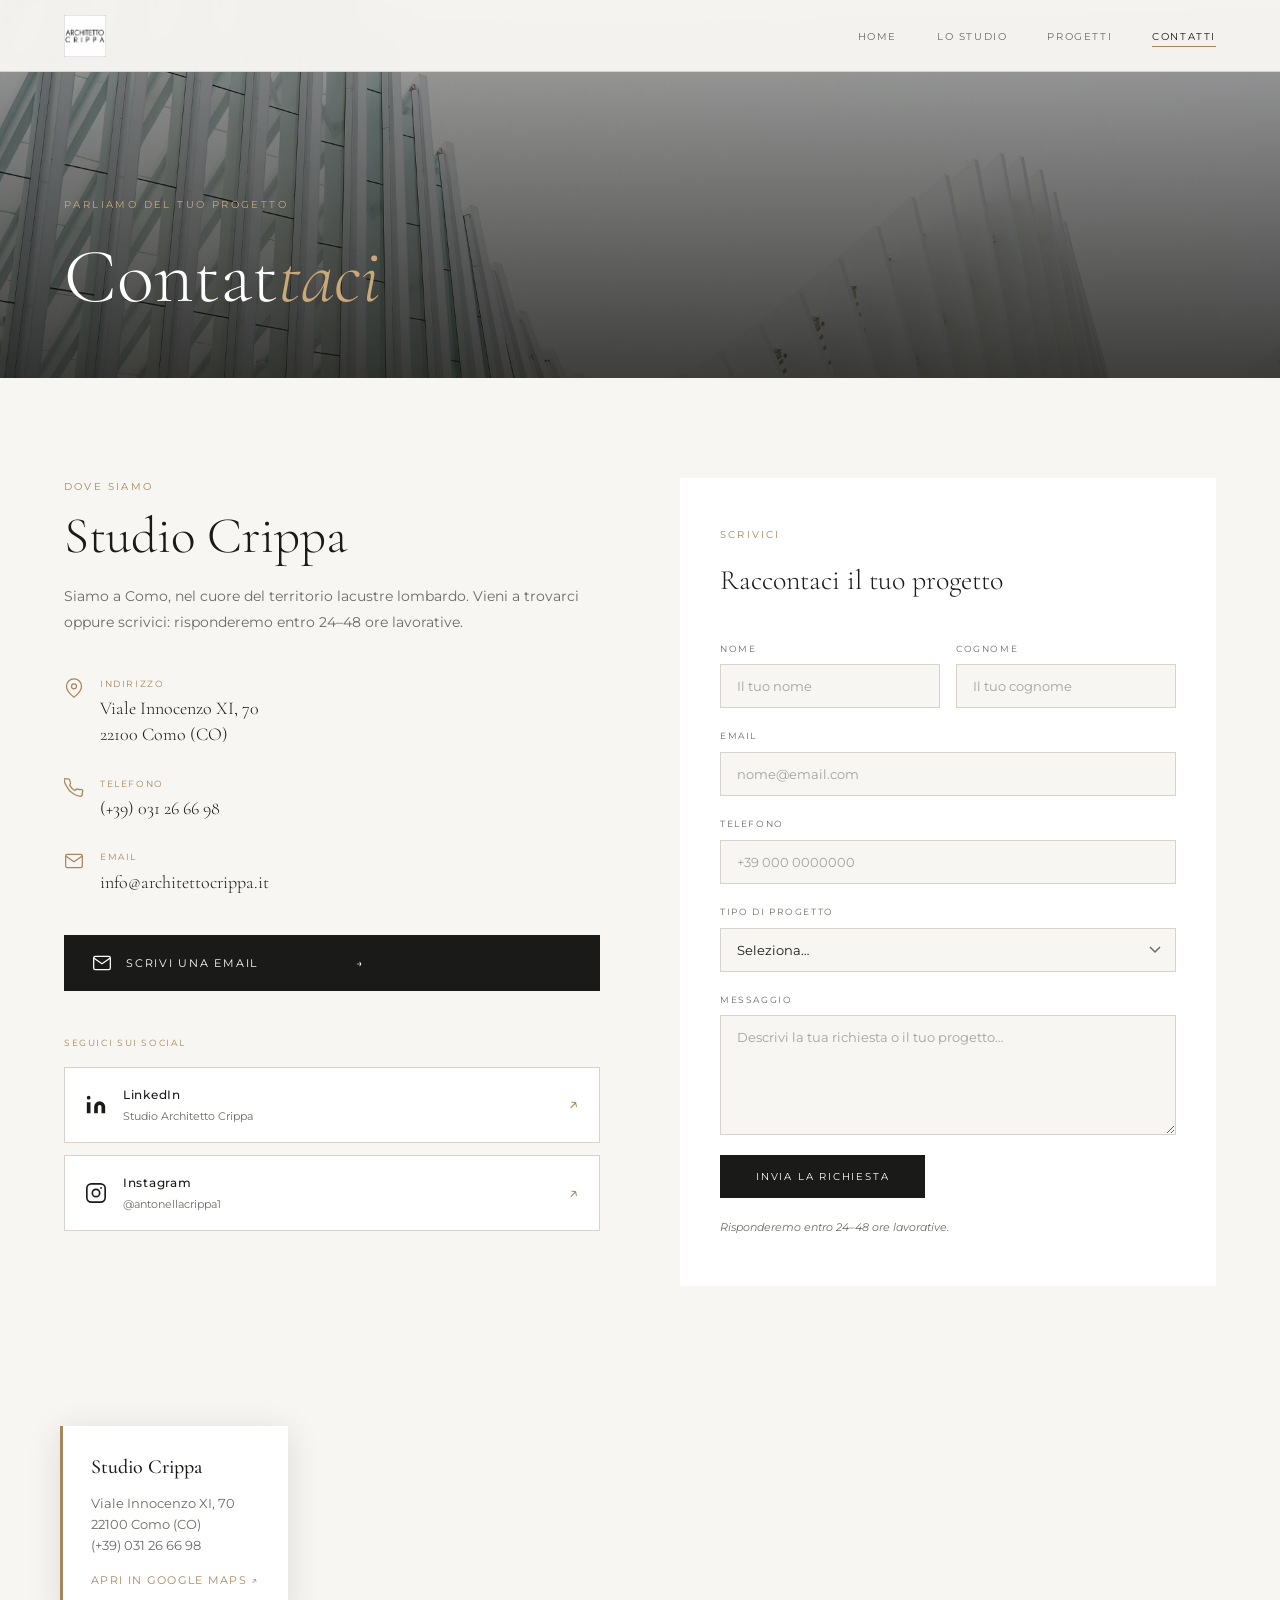
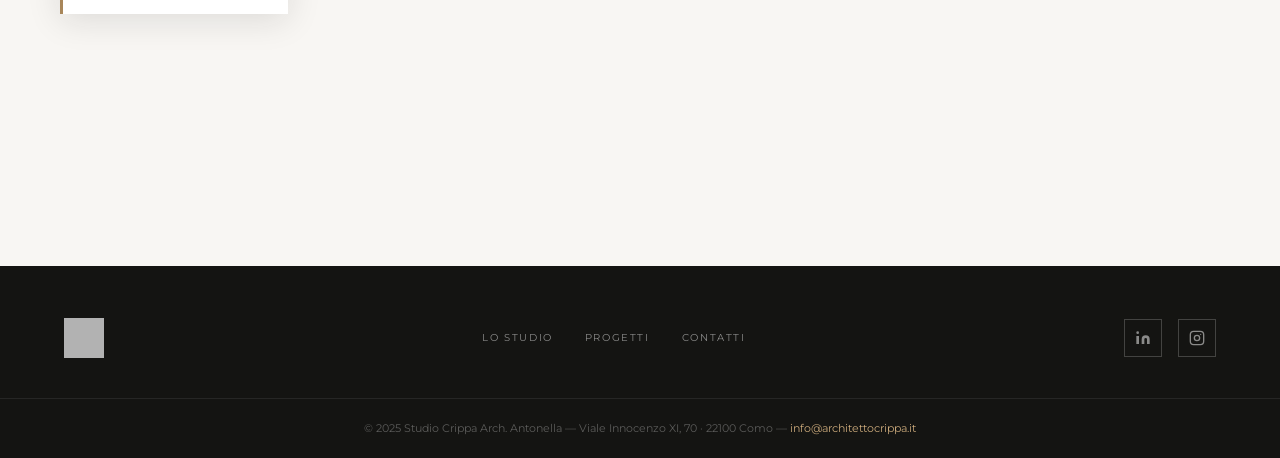
==== contatti.html @ 4bea488c "Add files via upload" ====
<!DOCTYPE html>
<html lang="it">
<head>
  <meta charset="UTF-8"/>
  <meta name="viewport" content="width=device-width, initial-scale=1.0"/>
  <title>Contatti — Architetto Crippa</title>
  <link rel="stylesheet" href="style.css"/>
  <link rel="preconnect" href="https://fonts.googleapis.com"/>
  <link rel="preconnect" href="https://fonts.gstatic.com" crossorigin/>
  <link href="https://fonts.googleapis.com/css2?family=Cormorant+Garamond:ital,wght@0,300;0,400;0,500;1,300;1,400&family=Montserrat:wght@300;400;500;600&display=swap" rel="stylesheet"/>
</head>
<body class="page-inner">

<header id="header">
  <nav class="nav-inner">
    <a href="index.html" class="nav-logo">
      <img src="img/logo.png" alt="Architetto Crippa"/>
    </a>
    <ul class="nav-links">
      <li><a href="index.html">Home</a></li>
      <li><a href="studio.html">Lo Studio</a></li>
      <li><a href="progetti.html">Progetti</a></li>
      <li><a href="contatti.html" class="active">Contatti</a></li>
    </ul>
    <button class="burger" id="burger" aria-label="Menu"><span></span><span></span><span></span></button>
  </nav>
</header>

<div class="mobile-menu" id="mobileMenu">
  <a href="index.html" onclick="closeMobile()">Home</a>
  <a href="studio.html" onclick="closeMobile()">Lo Studio</a>
  <a href="progetti.html" onclick="closeMobile()">Progetti</a>
  <a href="contatti.html" onclick="closeMobile()">Contatti</a>
</div>

<!-- PAGE HERO -->
<section class="page-hero page-hero-sm">
  <div class="page-hero-bg">
    <img src="img/bg.jpg" alt="" class="page-hero-img"/>
    <div class="page-hero-overlay"></div>
  </div>
  <div class="page-hero-content">
    <p class="hero-eyebrow fade-in-up">Parliamo del tuo progetto</p>
    <h1 class="page-hero-title fade-in-up" style="animation-delay:.15s">Contat<em>taci</em></h1>
  </div>
</section>

<!-- CONTACT SECTION -->
<section class="contact-section">
  <div class="container">
    <div class="contact-grid">

      <!-- INFO COLUMN -->
      <div class="contact-info fade-up">
        <p class="section-label">Dove siamo</p>
        <h2 class="section-title">Studio Crippa</h2>
        <p class="section-body">Siamo a Como, nel cuore del territorio lacustre lombardo. Vieni a trovarci oppure scrivici: risponderemo entro 24–48 ore lavorative.</p>

        <div class="contact-details">
          <div class="contact-item">
            <div class="ci-icon">
              <svg viewBox="0 0 24 24" fill="none" stroke="currentColor" stroke-width="1.5"><path d="M21 10c0 7-9 13-9 13s-9-6-9-13a9 9 0 0118 0z"/><circle cx="12" cy="10" r="3"/></svg>
            </div>
            <div class="ci-text">
              <span class="ci-label">Indirizzo</span>
              <span class="ci-val">Viale Innocenzo XI, 70<br/>22100 Como (CO)</span>
            </div>
          </div>
          <div class="contact-item">
            <div class="ci-icon">
              <svg viewBox="0 0 24 24" fill="none" stroke="currentColor" stroke-width="1.5"><path d="M22 16.92v3a2 2 0 01-2.18 2 19.79 19.79 0 01-8.63-3.07A19.5 19.5 0 013.07 9.81a19.79 19.79 0 01-3.07-8.67A2 2 0 012 1h3a2 2 0 012 1.72c.127.96.361 1.903.7 2.81a2 2 0 01-.45 2.11L6.91 8.91a16 16 0 006.16 6.16l1.27-1.27a2 2 0 012.11-.45c.907.339 1.85.573 2.81.7A2 2 0 0122 16.92z"/></svg>
            </div>
            <div class="ci-text">
              <span class="ci-label">Telefono</span>
              <a href="tel:+390312666698" class="ci-val ci-link">(+39) 031 26 66 98</a>
            </div>
          </div>
          <div class="contact-item">
            <div class="ci-icon">
              <svg viewBox="0 0 24 24" fill="none" stroke="currentColor" stroke-width="1.5"><path d="M4 4h16c1.1 0 2 .9 2 2v12c0 1.1-.9 2-2 2H4c-1.1 0-2-.9-2-2V6c0-1.1.9-2 2-2z"/><polyline points="22,6 12,13 2,6"/></svg>
            </div>
            <div class="ci-text">
              <span class="ci-label">Email</span>
              <a href="mailto:info@architettocrippa.it" class="ci-val ci-link">info@architettocrippa.it</a>
            </div>
          </div>
        </div>

        <!-- EMAIL CTA -->
        <a href="mailto:info@architettocrippa.it" class="email-cta">
          <svg viewBox="0 0 24 24" fill="none" stroke="currentColor" stroke-width="1.5"><path d="M4 4h16c1.1 0 2 .9 2 2v12c0 1.1-.9 2-2 2H4c-1.1 0-2-.9-2-2V6c0-1.1.9-2 2-2z"/><polyline points="22,6 12,13 2,6"/></svg>
          <span>Scrivi una email</span>
          <span class="email-arrow">→</span>
        </a>

        <!-- SOCIAL -->
        <div class="social-block">
          <p class="ci-label" style="margin-bottom:16px">Seguici sui social</p>
          <div class="social-cards">
            <a href="https://www.linkedin.com/company/studio-architetto-crippa" target="_blank" rel="noopener" class="social-card">
              <svg viewBox="0 0 24 24" fill="currentColor"><path d="M16 8a6 6 0 016 6v7h-4v-7a2 2 0 00-2-2 2 2 0 00-2 2v7h-4v-7a6 6 0 016-6zM2 9h4v12H2z"/><circle cx="4" cy="4" r="2"/></svg>
              <div class="sc-info">
                <span class="sc-name">LinkedIn</span>
                <span class="sc-handle">Studio Architetto Crippa</span>
              </div>
              <span class="sc-arrow">↗</span>
            </a>
            <a href="https://www.instagram.com/antonellacrippa1" target="_blank" rel="noopener" class="social-card">
              <svg viewBox="0 0 24 24" fill="none" stroke="currentColor" stroke-width="1.8"><rect x="2" y="2" width="20" height="20" rx="5"/><circle cx="12" cy="12" r="4"/><circle cx="17.5" cy="6.5" r="1" fill="currentColor" stroke="none"/></svg>
              <div class="sc-info">
                <span class="sc-name">Instagram</span>
                <span class="sc-handle">@antonellacrippa1</span>
              </div>
              <span class="sc-arrow">↗</span>
            </a>
          </div>
        </div>
      </div>

      <!-- FORM COLUMN -->
      <div class="contact-form-wrap fade-up" style="transition-delay:.15s">
        <div class="form-header">
          <p class="section-label">Scrivici</p>
          <h3 class="form-title">Raccontaci il tuo progetto</h3>
        </div>
        <form id="contactForm" class="contact-form">
          <div class="form-row">
            <div class="form-group">
              <label for="nome">Nome</label>
              <input type="text" id="nome" name="nome" placeholder="Il tuo nome" required/>
            </div>
            <div class="form-group">
              <label for="cognome">Cognome</label>
              <input type="text" id="cognome" name="cognome" placeholder="Il tuo cognome"/>
            </div>
          </div>
          <div class="form-group">
            <label for="email">Email</label>
            <input type="email" id="email" name="email" placeholder="nome@email.com" required/>
          </div>
          <div class="form-group">
            <label for="telefono">Telefono</label>
            <input type="tel" id="telefono" name="telefono" placeholder="+39 000 0000000"/>
          </div>
          <div class="form-group">
            <label for="tipo">Tipo di progetto</label>
            <select id="tipo" name="tipo">
              <option value="">Seleziona…</option>
              <option>Progettazione residenziale</option>
              <option>Progettazione terziaria</option>
              <option>Restauro conservativo</option>
              <option>Direzione lavori</option>
              <option>Consulenza / Altro</option>
            </select>
          </div>
          <div class="form-group">
            <label for="messaggio">Messaggio</label>
            <textarea id="messaggio" name="messaggio" rows="5" placeholder="Descrivi la tua richiesta o il tuo progetto…" required></textarea>
          </div>
          <button type="submit" class="btn-submit">Invia la richiesta</button>
          <p class="form-note">Risponderemo entro 24–48 ore lavorative.</p>
        </form>
        <div class="form-success" id="formSuccess">
          <div class="success-icon">✓</div>
          <h4>Messaggio inviato!</h4>
          <p>Grazie per averci contattato. Ti risponderemo presto.</p>
        </div>
      </div>

    </div>
  </div>
</section>

<!-- MAP -->
<div class="map-section">
  <iframe
    src="https://www.google.com/maps/embed?pb=!1m18!1m12!1m3!1d2784.0!2d9.07816!3d45.80494!2m3!1f0!2f0!3f0!3m2!1i1024!2i768!4f13.1!3m3!1m2!1s0x4786971da0b8531f%3A0x52de1fac6f3c05f2!2sViale%20Innocenzo%20XI%2C%2070%2C%2022100%20Como%20CO%2C%20Italia!5e0!3m2!1sit!2sit!4v1700000000000"
    allowfullscreen loading="lazy" referrerpolicy="no-referrer-when-downgrade"
    title="Studio Crippa Como"></iframe>
  <div class="map-pin-card">
    <div class="mpc-title">Studio Crippa</div>
    <div class="mpc-addr">Viale Innocenzo XI, 70<br/>22100 Como (CO)<br/>(+39) 031 26 66 98</div>
    <a href="https://maps.app.goo.gl/QGUqdHtZekuSqEaY7" target="_blank" class="mpc-link">Apri in Google Maps ↗</a>
  </div>
</div>

<footer class="site-footer">
  <div class="container footer-inner">
    <div class="footer-logo-wrap">
      <img src="img/logo.png" alt="Architetto Crippa" class="footer-logo"/>
    </div>
    <div class="footer-nav">
      <a href="studio.html">Lo Studio</a>
      <a href="progetti.html">Progetti</a>
      <a href="contatti.html">Contatti</a>
    </div>
    <div class="footer-social">
      <a href="https://www.linkedin.com/company/studio-architetto-crippa" target="_blank" title="LinkedIn">
        <svg viewBox="0 0 24 24" fill="currentColor"><path d="M16 8a6 6 0 016 6v7h-4v-7a2 2 0 00-2-2 2 2 0 00-2 2v7h-4v-7a6 6 0 016-6zM2 9h4v12H2z"/><circle cx="4" cy="4" r="2"/></svg>
      </a>
      <a href="https://www.instagram.com/antonellacrippa1" target="_blank" title="Instagram">
        <svg viewBox="0 0 24 24" fill="none" stroke="currentColor" stroke-width="2"><rect x="2" y="2" width="20" height="20" rx="5"/><circle cx="12" cy="12" r="4"/><circle cx="17.5" cy="6.5" r="1" fill="currentColor" stroke="none"/></svg>
      </a>
    </div>
  </div>
  <div class="footer-bottom">
    <p>© 2025 Studio Crippa Arch. Antonella — Viale Innocenzo XI, 70 · 22100 Como — <a href="mailto:info@architettocrippa.it">info@architettocrippa.it</a></p>
  </div>
</footer>

<script src="script.js"></script>
<script>
const form = document.getElementById('contactForm');
const success = document.getElementById('formSuccess');
form.addEventListener('submit', e => {
  e.preventDefault();
  const body = encodeURIComponent(
    `Nome: ${form.nome.value} ${form.cognome.value}\nEmail: ${form.email.value}\nTelefono: ${form.telefono.value}\nTipo: ${form.tipo.value}\n\n${form.messaggio.value}`
  );
  const subj = encodeURIComponent(`Richiesta sito – ${form.nome.value} ${form.cognome.value}`);
  window.location.href = `mailto:info@architettocrippa.it?subject=${subj}&body=${body}`;
  form.style.display = 'none';
  success.style.display = 'block';
});
</script>
</body>
</html>
---- style.css ----
/* ─────────────────────────────────────────────
   ARCHITETTO CRIPPA — style.css
   ───────────────────────────────────────────── */

:root {
  --bg:       #F8F6F3;
  --cream:    #EDE9E2;
  --white:    #FFFFFF;
  --charcoal: #1A1A18;
  --dark:     #2C2C2A;
  --mid:      #3D3D3A;
  --muted:    #6B6B66;
  --border:   #D8D2CA;
  --accent:   #A8865A;
  --accent2:  #C9A87A;
  --nav-h:    72px;
  --max:      1280px;
  --pad:      clamp(24px, 5vw, 80px);
}

*, *::before, *::after { box-sizing: border-box; margin: 0; padding: 0; }
html { scroll-behavior: smooth; }

body {
  font-family: 'Montserrat', sans-serif;
  background: var(--bg);
  color: var(--charcoal);
  font-size: 15px;
  line-height: 1.75;
  font-weight: 400;
  -webkit-font-smoothing: antialiased;
}

img { display: block; max-width: 100%; }
a { text-decoration: none; color: inherit; }
button { cursor: pointer; }

.container {
  width: 100%;
  max-width: var(--max);
  margin: 0 auto;
  padding: 0 var(--pad);
}

/* ── TYPOGRAPHY ── */
.section-label {
  font-size: 10px;
  letter-spacing: .22em;
  text-transform: uppercase;
  color: var(--accent);
  margin-bottom: 12px;
  display: block;
}
.section-title {
  font-family: 'Cormorant Garamond', serif;
  font-size: clamp(30px, 4vw, 52px);
  font-weight: 300;
  line-height: 1.1;
  margin-bottom: 20px;
}
.section-body {
  font-size: 14px;
  color: var(--muted);
  line-height: 1.85;
  max-width: 560px;
}
.section-header { margin-bottom: 52px; }
.section-header.center { text-align: center; }
.section-header.center .section-body { margin: 0 auto; }

/* ── BUTTONS ── */
.btn-primary {
  display: inline-block;
  background: var(--charcoal);
  color: var(--white);
  font-size: 10px;
  letter-spacing: .18em;
  text-transform: uppercase;
  padding: 14px 32px;
  transition: background .25s;
  border: none;
  font-family: 'Montserrat', sans-serif;
}
.btn-primary:hover { background: var(--accent); }

.btn-outline {
  display: inline-block;
  border: 1px solid rgba(255,255,255,.6);
  color: var(--white);
  font-size: 10px;
  letter-spacing: .18em;
  text-transform: uppercase;
  padding: 13px 32px;
  transition: all .25s;
}
.btn-outline:hover { background: rgba(255,255,255,.12); border-color: var(--white); }

.link-arrow {
  font-size: 11px;
  letter-spacing: .14em;
  text-transform: uppercase;
  color: var(--accent);
  display: inline-flex;
  align-items: center;
  gap: 8px;
  transition: gap .2s;
}
.link-arrow:hover { gap: 14px; }
.link-arrow span { font-size: 16px; }

/* ── ANIMATIONS ── */
.fade-in-up {
  opacity: 0;
  transform: translateY(24px);
  animation: fadeUp .75s ease forwards;
}
@keyframes fadeUp {
  to { opacity: 1; transform: none; }
}

.fade-up {
  opacity: 0;
  transform: translateY(32px);
  transition: opacity .7s ease, transform .7s ease;
}
.fade-up.visible { opacity: 1; transform: none; }

/* ── HEADER / NAV ── */
#header {
  position: fixed;
  top: 0; left: 0; right: 0;
  z-index: 200;
  height: var(--nav-h);
  background: rgba(248,246,243,.96);
  backdrop-filter: blur(12px);
  border-bottom: 1px solid var(--border);
  transition: box-shadow .3s;
}
#header.scrolled { box-shadow: 0 2px 24px rgba(26,26,24,.07); }

.nav-inner {
  max-width: var(--max);
  margin: 0 auto;
  padding: 0 var(--pad);
  height: 100%;
  display: flex;
  align-items: center;
  justify-content: space-between;
}

.nav-logo img { height: 42px; width: auto; }

.nav-links {
  display: flex;
  gap: 40px;
  list-style: none;
}
.nav-links a {
  font-size: 10px;
  letter-spacing: .16em;
  text-transform: uppercase;
  color: var(--muted);
  transition: color .2s;
  position: relative;
  padding-bottom: 2px;
}
.nav-links a::after {
  content: '';
  position: absolute;
  bottom: -2px; left: 0;
  width: 0; height: 1px;
  background: var(--accent);
  transition: width .25s;
}
.nav-links a:hover, .nav-links a.active { color: var(--charcoal); }
.nav-links a:hover::after, .nav-links a.active::after { width: 100%; }

.burger {
  display: none;
  flex-direction: column;
  gap: 5px;
  background: none;
  border: none;
  padding: 4px;
}
.burger span { display: block; width: 22px; height: 1.5px; background: var(--charcoal); transition: all .3s; }
.burger.open span:nth-child(1) { transform: translateY(6.5px) rotate(45deg); }
.burger.open span:nth-child(2) { opacity: 0; }
.burger.open span:nth-child(3) { transform: translateY(-6.5px) rotate(-45deg); }

.mobile-menu {
  display: none;
  position: fixed;
  top: var(--nav-h); left: 0; right: 0;
  background: var(--white);
  border-bottom: 1px solid var(--border);
  padding: 32px var(--pad);
  z-index: 199;
  flex-direction: column;
  gap: 24px;
}
.mobile-menu.open { display: flex; }
.mobile-menu a { font-size: 12px; letter-spacing: .14em; text-transform: uppercase; color: var(--charcoal); }

/* ── HERO (HOME) ── */
.hero {
  position: relative;
  min-height: 100vh;
  display: flex;
  align-items: center;
  padding-top: var(--nav-h);
  overflow: hidden;
}

.hero-bg { position: absolute; inset: 0; z-index: 0; }
.hero-bg-img { width: 100%; height: 100%; object-fit: cover; object-position: center 30%; transform: scale(1.04); animation: slowZoom 12s ease forwards; }
@keyframes slowZoom { to { transform: scale(1); } }
.hero-overlay { position: absolute; inset: 0; background: linear-gradient(110deg, rgba(15,15,12,.72) 0%, rgba(15,15,12,.45) 55%, rgba(15,15,12,.2) 100%); }

.hero-content {
  position: relative;
  z-index: 1;
  max-width: var(--max);
  width: 100%;
  margin: 0 auto;
  padding: 80px var(--pad) 120px;
}

.hero-eyebrow {
  font-size: 10px;
  letter-spacing: .24em;
  text-transform: uppercase;
  color: var(--accent2);
  margin-bottom: 24px;
  display: block;
}

.hero-title {
  font-family: 'Cormorant Garamond', serif;
  font-size: clamp(52px, 7vw, 96px);
  font-weight: 300;
  line-height: 1.02;
  color: var(--white);
  letter-spacing: -.01em;
  margin-bottom: 0;
}
.hero-title em { font-style: italic; color: var(--accent2); }

.hero-divider {
  width: 48px;
  height: 1px;
  background: var(--accent2);
  margin: 32px 0;
}

.hero-sub {
  font-size: 14px;
  color: rgba(255,255,255,.72);
  line-height: 1.8;
  max-width: 500px;
  margin-bottom: 44px;
}

.hero-ctas { display: flex; gap: 16px; flex-wrap: wrap; }

.hero-scroll-hint {
  position: absolute;
  bottom: 40px;
  left: var(--pad);
  display: flex;
  flex-direction: column;
  align-items: center;
  gap: 10px;
  color: rgba(255,255,255,.4);
  font-size: 9px;
  letter-spacing: .18em;
  text-transform: uppercase;
  z-index: 1;
}
.scroll-line { width: 1px; height: 48px; background: rgba(255,255,255,.3); animation: scrollPulse 2s ease infinite; }
@keyframes scrollPulse { 0%,100%{opacity:.3} 50%{opacity:.9} }

/* ── WELCOME STRIP ── */
.welcome-strip {
  background: var(--white);
  padding: 80px 0;
  border-bottom: 1px solid var(--border);
}
.welcome-inner {
  display: grid;
  grid-template-columns: auto 1fr auto;
  gap: 48px;
  align-items: center;
}
.welcome-label {
  display: flex;
  align-items: center;
  gap: 16px;
  font-size: 9px;
  letter-spacing: .2em;
  text-transform: uppercase;
  color: var(--accent);
  white-space: nowrap;
}
.label-line { width: 32px; height: 1px; background: var(--accent); }
.welcome-quote {
  font-family: 'Cormorant Garamond', serif;
  font-size: clamp(17px, 2vw, 22px);
  font-weight: 300;
  font-style: italic;
  line-height: 1.55;
  color: var(--dark);
  border: none;
  padding: 0;
}

/* ── SERVICES ── */
.services-section { padding: 100px 0; background: var(--bg); }
.services-grid {
  display: grid;
  grid-template-columns: repeat(4, 1fr);
  gap: 2px;
}
.service-card {
  background: var(--white);
  padding: 44px 32px;
  border-top: 2px solid transparent;
  transition: border-color .3s, transform .3s, box-shadow .3s;
}
.service-card:hover {
  border-color: var(--accent);
  transform: translateY(-5px);
  box-shadow: 0 12px 40px rgba(26,26,24,.08);
}
.service-num {
  font-family: 'Cormorant Garamond', serif;
  font-size: 13px;
  color: var(--accent);
  letter-spacing: .1em;
  margin-bottom: 24px;
}
.service-icon { width: 44px; height: 44px; color: var(--charcoal); margin-bottom: 24px; }
.service-card h3 {
  font-family: 'Cormorant Garamond', serif;
  font-size: 22px;
  font-weight: 400;
  line-height: 1.2;
  margin-bottom: 14px;
}
.service-card p { font-size: 13px; color: var(--muted); line-height: 1.75; }

/* ── FEATURED PROJECTS ── */
.featured-section { padding: 100px 0; background: var(--cream); }
.featured-header {
  display: flex;
  justify-content: space-between;
  align-items: flex-end;
  margin-bottom: 48px;
}
.featured-grid {
  display: grid;
  grid-template-columns: 1.6fr 1fr 1fr;
  gap: 12px;
  padding: 0 var(--pad);
  max-width: var(--max);
  margin: 0 auto;
}
.feat-item {
  position: relative;
  overflow: hidden;
  display: block;
  background: var(--charcoal);
}
.feat-item img {
  width: 100%;
  height: 420px;
  object-fit: cover;
  filter: brightness(.82);
  transition: transform .6s ease, filter .6s ease;
}
.feat-item:hover img { transform: scale(1.06); filter: brightness(.65); }
.feat-overlay {
  position: absolute;
  bottom: 0; left: 0; right: 0;
  padding: 24px 24px 28px;
  background: linear-gradient(transparent, rgba(15,15,12,.8));
}
.feat-cat {
  font-size: 9px;
  letter-spacing: .2em;
  text-transform: uppercase;
  color: var(--accent2);
  display: block;
  margin-bottom: 8px;
}
.feat-overlay h3 {
  font-family: 'Cormorant Garamond', serif;
  font-size: 20px;
  font-weight: 400;
  color: var(--white);
  line-height: 1.25;
}

/* ── NUMBERS ── */
.numbers-section { background: var(--charcoal); padding: 80px 0; }
.numbers-grid {
  display: grid;
  grid-template-columns: repeat(4, 1fr);
  gap: 1px;
  background: rgba(255,255,255,.08);
  border: 1px solid rgba(255,255,255,.08);
}
.number-item {
  display: flex;
  flex-direction: column;
  align-items: center;
  padding: 48px 24px;
  background: var(--charcoal);
  text-align: center;
}
.num-val {
  font-family: 'Cormorant Garamond', serif;
  font-size: 56px;
  font-weight: 300;
  color: var(--accent2);
  line-height: 1;
  margin-bottom: 12px;
}
.num-label {
  font-size: 10px;
  letter-spacing: .16em;
  text-transform: uppercase;
  color: rgba(255,255,255,.5);
}

/* ── CTA BANNER ── */
.cta-banner { background: var(--bg); padding: 100px 0; border-top: 1px solid var(--border); }
.cta-inner {
  text-align: center;
  max-width: 640px;
  margin: 0 auto;
  padding: 0 var(--pad);
}
.cta-title {
  font-family: 'Cormorant Garamond', serif;
  font-size: clamp(32px, 4vw, 52px);
  font-weight: 300;
  margin-bottom: 20px;
}
.cta-sub {
  font-size: 15px;
  font-style: italic;
  color: var(--muted);
  margin-bottom: 40px;
  font-family: 'Cormorant Garamond', serif;
  font-size: 18px;
  line-height: 1.5;
}

/* ── FOOTER ── */
.site-footer {
  background: #141412;
  padding: 52px 0 0;
}
.footer-inner {
  display: flex;
  justify-content: space-between;
  align-items: center;
  gap: 32px;
  padding-bottom: 40px;
  border-bottom: 1px solid rgba(255,255,255,.08);
}
.footer-logo { height: 40px; width: auto; filter: brightness(0) invert(.7); }
.footer-nav { display: flex; gap: 32px; }
.footer-nav a {
  font-size: 10px;
  letter-spacing: .16em;
  text-transform: uppercase;
  color: rgba(255,255,255,.5);
  transition: color .2s;
}
.footer-nav a:hover { color: var(--accent2); }
.footer-social { display: flex; gap: 16px; }
.footer-social a {
  display: flex; align-items: center; justify-content: center;
  width: 38px; height: 38px;
  border: 1px solid rgba(255,255,255,.2);
  color: rgba(255,255,255,.5);
  transition: all .25s;
}
.footer-social a svg { width: 16px; height: 16px; }
.footer-social a:hover { border-color: var(--accent2); color: var(--accent2); }
.footer-bottom {
  padding: 20px var(--pad);
  text-align: center;
  font-size: 11px;
  color: rgba(255,255,255,.3);
}
.footer-bottom a { color: var(--accent2); }

/* ── PAGE HERO (inner pages) ── */
.page-inner { padding-top: 0; }
.page-hero {
  position: relative;
  min-height: 60vh;
  display: flex;
  align-items: flex-end;
  padding-top: var(--nav-h);
  overflow: hidden;
}
.page-hero-sm { min-height: 42vh; }
.page-hero-bg { position: absolute; inset: 0; z-index: 0; }
.page-hero-img { width: 100%; height: 100%; object-fit: cover; object-position: center 40%; }
.page-hero-overlay { position: absolute; inset: 0; background: linear-gradient(to top, rgba(15,15,12,.8) 0%, rgba(15,15,12,.35) 100%); }
.page-hero-content {
  position: relative; z-index: 1;
  max-width: var(--max); width: 100%;
  margin: 0 auto;
  padding: 60px var(--pad);
}
.page-hero-title {
  font-family: 'Cormorant Garamond', serif;
  font-size: clamp(40px, 6vw, 80px);
  font-weight: 300;
  line-height: 1.05;
  color: var(--white);
}
.page-hero-title em { font-style: italic; color: var(--accent2); }

/* ── PAYOFF SECTION ── */
.payoff-section { background: var(--white); padding: 72px 0; border-bottom: 1px solid var(--border); }
.payoff-inner {
  display: flex;
  align-items: center;
  gap: 40px;
}
.payoff-line { flex: 1; height: 1px; background: var(--border); }
.payoff-text {
  font-family: 'Cormorant Garamond', serif;
  font-size: clamp(16px, 2.2vw, 24px);
  font-style: italic;
  font-weight: 300;
  color: var(--dark);
  text-align: center;
  max-width: 700px;
  line-height: 1.55;
}

/* ── ABOUT (studio page) ── */
.about-section { padding: 100px 0; background: var(--bg); }
.about-grid { display: grid; grid-template-columns: 1fr 1fr; gap: 80px; align-items: start; }
.about-body { font-size: 14px; color: var(--muted); line-height: 1.85; margin-bottom: 16px; }
.about-credentials {
  display: flex;
  gap: 32px;
  margin-top: 36px;
  padding-top: 32px;
  border-top: 1px solid var(--border);
}
.credential { display: flex; flex-direction: column; gap: 4px; }
.cred-title { font-size: 9px; letter-spacing: .18em; text-transform: uppercase; color: var(--accent); }
.cred-val { font-family: 'Cormorant Garamond', serif; font-size: 17px; font-weight: 400; }
.about-img-frame { position: relative; }
.about-img-frame img { width: 100%; aspect-ratio: 4/5; object-fit: cover; }
.about-img-caption {
  font-size: 11px;
  color: var(--muted);
  padding: 12px 0 0;
  font-style: italic;
}

/* ── VALUES ── */
.values-section { background: var(--charcoal); padding: 100px 0; }
.values-section .section-label { color: var(--accent2); }
.values-section .section-title { color: var(--white); }
.values-grid { display: grid; grid-template-columns: repeat(4, 1fr); gap: 1px; margin-top: 52px; background: rgba(255,255,255,.06); }
.value-item {
  padding: 44px 32px;
  background: var(--charcoal);
  transition: background .25s;
}
.value-item:hover { background: #222220; }
.value-icon { width: 40px; height: 40px; color: var(--accent2); margin-bottom: 24px; }
.value-item h3 {
  font-family: 'Cormorant Garamond', serif;
  font-size: 22px;
  font-weight: 400;
  color: var(--white);
  margin-bottom: 14px;
}
.value-item p { font-size: 13px; color: rgba(255,255,255,.55); line-height: 1.75; }

/* ── SPECIALIZATIONS ── */
.spec-section { padding: 100px 0; background: var(--white); }
.spec-grid { display: grid; grid-template-columns: 1fr 1fr; gap: 80px; align-items: center; }
.spec-list { list-style: none; margin-top: 28px; display: flex; flex-direction: column; gap: 12px; }
.spec-list li {
  font-size: 14px;
  color: var(--mid);
  padding-left: 20px;
  position: relative;
}
.spec-list li::before { content: '—'; position: absolute; left: 0; color: var(--accent); }
.spec-stats { display: grid; grid-template-columns: 1fr 1fr; gap: 1px; background: var(--border); border: 1px solid var(--border); }
.spec-stat { background: var(--bg); padding: 36px 28px; }
.ss-num {
  font-family: 'Cormorant Garamond', serif;
  font-size: 52px;
  font-weight: 300;
  color: var(--accent);
  line-height: 1;
  display: block;
  margin-bottom: 10px;
}
.ss-label { font-size: 12px; color: var(--muted); line-height: 1.5; }

/* ── FILTER ── */
.filter-section { background: var(--white); padding: 40px 0; border-bottom: 1px solid var(--border); }
.filter-bar { display: flex; gap: 8px; flex-wrap: wrap; }
.filter-btn {
  font-size: 10px;
  letter-spacing: .14em;
  text-transform: uppercase;
  padding: 9px 22px;
  border: 1px solid var(--border);
  background: none;
  color: var(--muted);
  font-family: 'Montserrat', sans-serif;
  transition: all .2s;
}
.filter-btn:hover, .filter-btn.active {
  background: var(--charcoal);
  color: var(--white);
  border-color: var(--charcoal);
}

/* ── PROJECTS GRID ── */
.projects-section { padding: 80px 0 100px; background: var(--bg); }
.projects-grid { display: grid; grid-template-columns: repeat(2, 1fr); gap: 40px; }

.proj-card { background: var(--white); overflow: hidden; transition: box-shadow .3s; }
.proj-card:hover { box-shadow: 0 16px 48px rgba(26,26,24,.1); }

.proj-imgs { position: relative; }
.proj-imgs .proj-cover { width: 100%; height: 340px; object-fit: cover; cursor: zoom-in; transition: filter .4s; }
.proj-card:hover .proj-cover { filter: brightness(.92); }
.proj-imgs.single .proj-cover { height: 320px; }

.proj-thumbs {
  display: flex;
  gap: 4px;
  margin-top: 4px;
}
.proj-thumbs img {
  flex: 1;
  height: 88px;
  object-fit: cover;
  cursor: zoom-in;
  filter: brightness(.85);
  transition: filter .3s;
}
.proj-thumbs img:hover { filter: brightness(1); }

.proj-body { padding: 28px 32px 36px; }
.proj-cat {
  font-size: 9px;
  letter-spacing: .2em;
  text-transform: uppercase;
  color: var(--accent);
  display: block;
  margin-bottom: 12px;
}
.proj-title {
  font-family: 'Cormorant Garamond', serif;
  font-size: 22px;
  font-weight: 400;
  line-height: 1.25;
  margin-bottom: 14px;
  color: var(--charcoal);
}
.proj-desc { font-size: 13px; color: var(--muted); line-height: 1.8; }

/* ── LIGHTBOX ── */
.lightbox {
  display: none;
  position: fixed;
  inset: 0;
  z-index: 500;
  background: rgba(10,10,8,.94);
  align-items: center;
  justify-content: center;
}
.lightbox.open { display: flex; }
.lb-inner { position: relative; max-width: 90vw; max-height: 90vh; }
#lbImg { max-width: 88vw; max-height: 85vh; object-fit: contain; display: block; }
.lb-close {
  position: absolute;
  top: -52px; right: 0;
  background: none; border: none;
  color: rgba(255,255,255,.7);
  font-size: 36px; line-height: 1;
  transition: color .2s;
}
.lb-close:hover { color: var(--white); }
.lb-prev, .lb-next {
  position: fixed;
  top: 50%; transform: translateY(-50%);
  background: rgba(255,255,255,.1);
  border: none;
  color: var(--white);
  font-size: 36px;
  width: 52px; height: 52px;
  display: flex; align-items: center; justify-content: center;
  transition: background .2s;
}
.lb-prev { left: 20px; }
.lb-next { right: 20px; }
.lb-prev:hover, .lb-next:hover { background: rgba(255,255,255,.2); }
.lb-counter {
  position: absolute;
  bottom: -36px;
  left: 50%; transform: translateX(-50%);
  font-size: 11px;
  color: rgba(255,255,255,.5);
  letter-spacing: .12em;
}

/* ── CONTACT PAGE ── */
.contact-section { padding: 100px 0; background: var(--bg); }
.contact-grid { display: grid; grid-template-columns: 1fr 1fr; gap: 80px; align-items: start; }

.contact-details { display: flex; flex-direction: column; gap: 28px; margin: 40px 0; }
.contact-item { display: flex; gap: 16px; align-items: flex-start; }
.ci-icon { width: 20px; height: 20px; flex-shrink: 0; color: var(--accent); margin-top: 2px; }
.ci-icon svg { width: 100%; height: 100%; }
.ci-text { display: flex; flex-direction: column; gap: 4px; }
.ci-label { font-size: 9px; letter-spacing: .18em; text-transform: uppercase; color: var(--accent); }
.ci-val { font-family: 'Cormorant Garamond', serif; font-size: 18px; font-weight: 300; line-height: 1.45; }
.ci-link { transition: color .2s; }
.ci-link:hover { color: var(--accent); }

.email-cta {
  display: flex;
  align-items: center;
  gap: 14px;
  background: var(--charcoal);
  color: var(--white);
  padding: 18px 28px;
  margin-bottom: 44px;
  transition: background .25s;
}
.email-cta:hover { background: var(--accent); }
.email-cta svg { width: 20px; height: 20px; flex-shrink: 0; }
.email-cta span { font-size: 11px; letter-spacing: .16em; text-transform: uppercase; flex: 1; }
.email-arrow { font-size: 18px; }

.social-block {}
.social-cards { display: flex; flex-direction: column; gap: 12px; }
.social-card {
  display: flex;
  align-items: center;
  gap: 16px;
  padding: 16px 20px;
  border: 1px solid var(--border);
  background: var(--white);
  transition: border-color .25s, box-shadow .25s;
}
.social-card:hover { border-color: var(--accent); box-shadow: 0 4px 20px rgba(26,26,24,.08); }
.social-card svg { width: 22px; height: 22px; color: var(--charcoal); flex-shrink: 0; }
.sc-info { flex: 1; display: flex; flex-direction: column; gap: 2px; }
.sc-name { font-size: 12px; font-weight: 500; letter-spacing: .06em; }
.sc-handle { font-size: 11px; color: var(--muted); }
.sc-arrow { font-size: 18px; color: var(--accent); }

/* form */
.contact-form-wrap { background: var(--white); padding: 48px 40px; }
.form-header { margin-bottom: 36px; }
.form-title {
  font-family: 'Cormorant Garamond', serif;
  font-size: 28px;
  font-weight: 300;
  color: var(--charcoal);
}
.contact-form { display: flex; flex-direction: column; gap: 20px; }
.form-row { display: grid; grid-template-columns: 1fr 1fr; gap: 16px; }
.form-group { display: flex; flex-direction: column; gap: 8px; }
.form-group label { font-size: 9px; letter-spacing: .18em; text-transform: uppercase; color: var(--muted); }
.form-group input, .form-group textarea, .form-group select {
  background: var(--bg);
  border: 1px solid var(--border);
  color: var(--charcoal);
  padding: 13px 16px;
  font-family: 'Montserrat', sans-serif;
  font-size: 13px;
  outline: none;
  transition: border-color .2s;
  width: 100%;
}
.form-group input::placeholder, .form-group textarea::placeholder { color: var(--muted); opacity: .6; }
.form-group input:focus, .form-group textarea:focus, .form-group select:focus { border-color: var(--accent); }
.form-group textarea { resize: vertical; min-height: 120px; }
.form-group select { appearance: none; cursor: pointer; background-image: url("data:image/svg+xml,%3Csvg xmlns='http://www.w3.org/2000/svg' width='12' height='8' viewBox='0 0 12 8'%3E%3Cpath d='M1 1l5 5 5-5' stroke='%236B6B66' stroke-width='1.5' fill='none'/%3E%3C/svg%3E"); background-repeat: no-repeat; background-position: right 14px center; padding-right: 36px; }
.btn-submit {
  background: var(--charcoal);
  color: var(--white);
  border: none;
  padding: 15px 36px;
  font-family: 'Montserrat', sans-serif;
  font-size: 10px;
  letter-spacing: .18em;
  text-transform: uppercase;
  cursor: pointer;
  transition: background .25s;
  align-self: flex-start;
}
.btn-submit:hover { background: var(--accent); }
.form-note { font-size: 11px; color: var(--muted); font-style: italic; }
.form-success {
  display: none;
  text-align: center;
  padding: 60px 20px;
}
.success-icon { font-size: 48px; color: var(--accent); margin-bottom: 16px; }
.form-success h4 { font-family: 'Cormorant Garamond', serif; font-size: 26px; font-weight: 300; margin-bottom: 8px; }
.form-success p { font-size: 13px; color: var(--muted); }

/* ── MAP ── */
.map-section { position: relative; height: 480px; }
.map-section iframe { width: 100%; height: 100%; border: none; display: block; }
.map-pin-card {
  position: absolute;
  top: 40px; left: 60px;
  background: var(--white);
  padding: 24px 28px;
  border-left: 3px solid var(--accent);
  box-shadow: 0 6px 32px rgba(26,26,24,.12);
  pointer-events: none;
}
.mpc-title { font-family: 'Cormorant Garamond', serif; font-size: 20px; font-weight: 500; margin-bottom: 8px; }
.mpc-addr { font-size: 13px; color: var(--muted); line-height: 1.65; }
.mpc-link { display: block; margin-top: 14px; font-size: 11px; letter-spacing: .12em; text-transform: uppercase; color: var(--accent); pointer-events: all; }

/* ── RESPONSIVE ── */
@media (max-width: 1024px) {
  .nav-links { display: none; }
  .burger { display: flex; }
  .services-grid { grid-template-columns: repeat(2, 1fr); }
  .featured-grid { grid-template-columns: 1fr 1fr; }
  .feat-large { grid-column: span 2; }
  .numbers-grid { grid-template-columns: repeat(2, 1fr); }
  .about-grid, .spec-grid, .contact-grid { grid-template-columns: 1fr; gap: 48px; }
  .values-grid { grid-template-columns: repeat(2, 1fr); }
  .projects-grid { grid-template-columns: 1fr; }
  .welcome-inner { grid-template-columns: 1fr; }
  .welcome-label { display: none; }
  .map-pin-card { left: 20px; top: 20px; }
  .payoff-line { display: none; }
}
@media (max-width: 640px) {
  .services-grid { grid-template-columns: 1fr; }
  .featured-grid { grid-template-columns: 1fr; }
  .feat-large { grid-column: span 1; }
  .values-grid { grid-template-columns: 1fr; }
  .numbers-grid { grid-template-columns: repeat(2, 1fr); }
  .form-row { grid-template-columns: 1fr; }
  .footer-inner { flex-direction: column; text-align: center; }
  .contact-form-wrap { padding: 28px 20px; }
  .featured-header { flex-direction: column; align-items: flex-start; gap: 12px; }
  .spec-stats { grid-template-columns: 1fr 1fr; }
  .about-credentials { flex-direction: column; gap: 20px; }
}
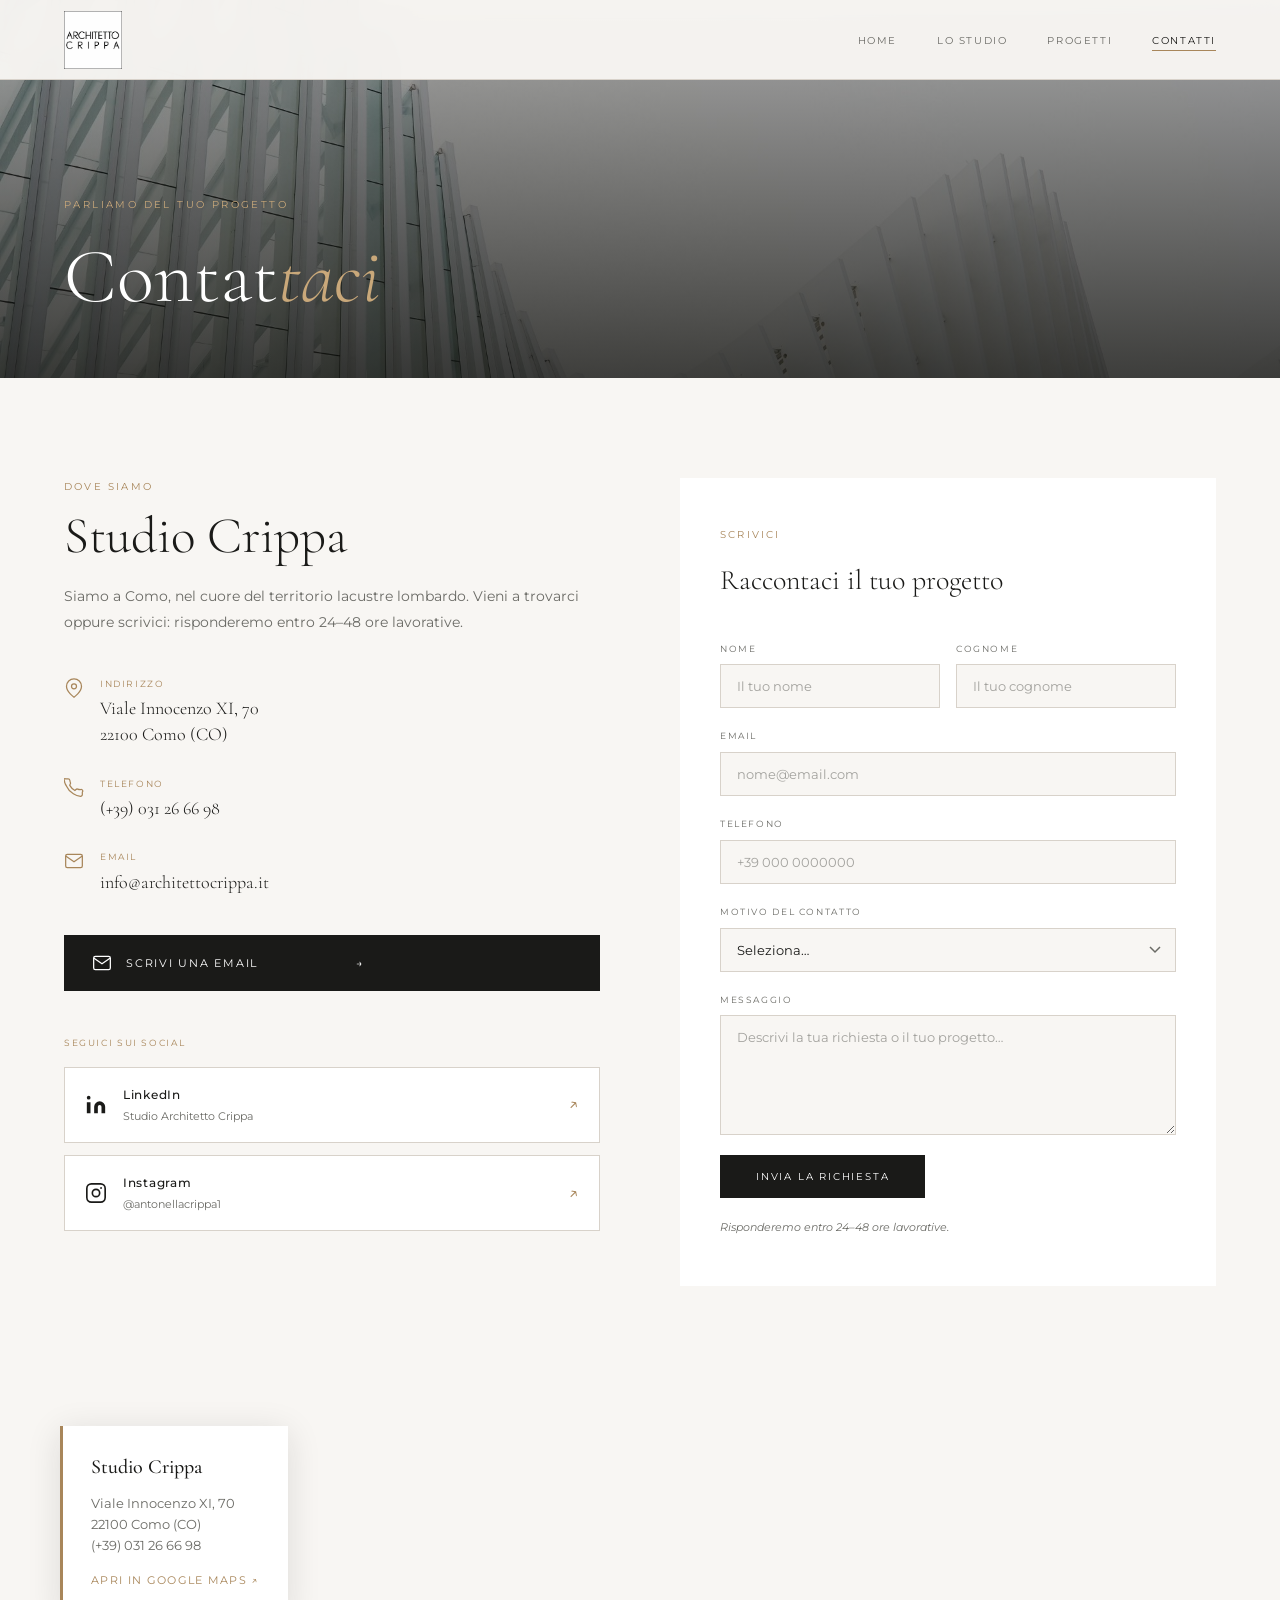
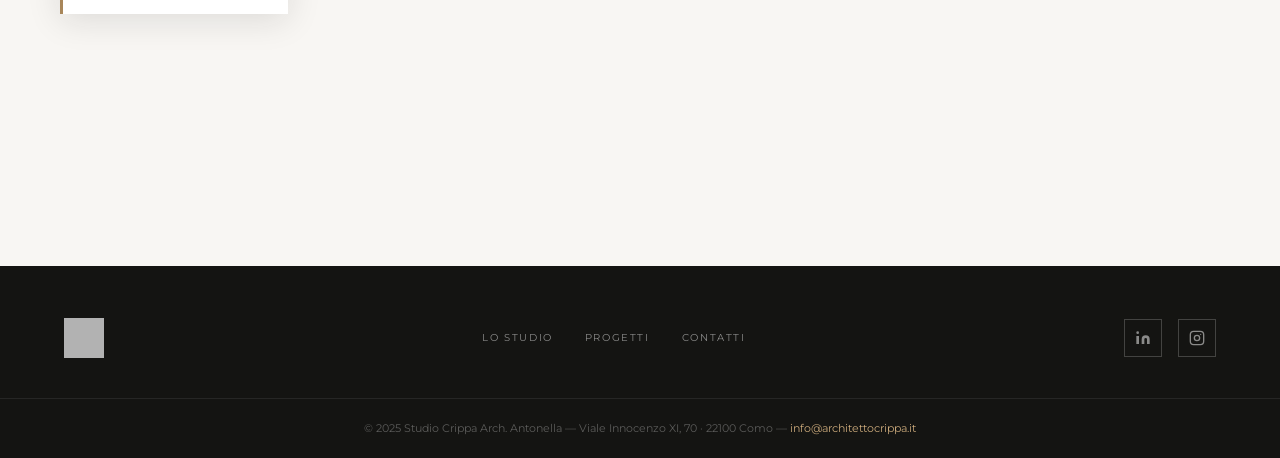
==== commit 34861f54: "Add files via upload" ====
--- a/contatti.html
+++ b/contatti.html
@@ -8,6 +8,18 @@
   <link rel="preconnect" href="https://fonts.googleapis.com"/>
   <link rel="preconnect" href="https://fonts.gstatic.com" crossorigin/>
   <link href="https://fonts.googleapis.com/css2?family=Cormorant+Garamond:ital,wght@0,300;0,400;0,500;1,300;1,400&family=Montserrat:wght@300;400;500;600&display=swap" rel="stylesheet"/>
+  <!-- Favicon emoji -->
+  <link rel="icon" href="data:image/svg+xml,<svg xmlns=%22http://www.w3.org/2000/svg%22 viewBox=%220 0 100 100%22><text y=%22.9em%22 font-size=%2290%22>🏠</text></svg>"/>
+  <!-- Open Graph / link preview -->
+  <meta property="og:type" content="website"/>
+  <meta property="og:title" content="Architetto Crippa — Studio di Architettura Como"/>
+  <meta property="og:description" content="Studio di Architettura Antonella Crippa in Como: progettare con visione, costruire con cura."/>
+  <meta property="og:image" content="img/logo.png"/>
+  <meta name="description" content="Studio di Architettura Antonella Crippa in Como: progettare con visione, costruire con cura."/>
+  <meta name="twitter:card" content="summary_large_image"/>
+  <meta name="twitter:title" content="Architetto Crippa — Studio di Architettura Como"/>
+  <meta name="twitter:description" content="Studio di Architettura Antonella Crippa in Como: progettare con visione, costruire con cura."/>
+  <meta name="twitter:image" content="img/logo.png"/>
 </head>
 <body class="page-inner">
 
@@ -143,15 +155,27 @@
             <input type="tel" id="telefono" name="telefono" placeholder="+39 000 0000000"/>
           </div>
           <div class="form-group">
-            <label for="tipo">Tipo di progetto</label>
-            <select id="tipo" name="tipo">
+            <label for="tipo">Motivo del contatto</label>
+            <select id="tipo" name="tipo" onchange="toggleCvField(this.value)">
               <option value="">Seleziona…</option>
               <option>Progettazione residenziale</option>
               <option>Progettazione terziaria</option>
               <option>Restauro conservativo</option>
               <option>Direzione lavori</option>
               <option>Consulenza / Altro</option>
+              <option value="cv">Invia il tuo CV</option>
             </select>
+          </div>
+          <div class="form-group cv-field" id="cvField" style="display:none">
+            <label for="cv">Allega il tuo CV (PDF)</label>
+            <div class="file-input-wrap">
+              <input type="file" id="cv" name="cv" accept=".pdf" class="file-input"/>
+              <label for="cv" class="file-label">
+                <svg viewBox="0 0 24 24" fill="none" stroke="currentColor" stroke-width="1.5" width="18" height="18"><path d="M21 15v4a2 2 0 01-2 2H5a2 2 0 01-2-2v-4"/><polyline points="17 8 12 3 7 8"/><line x1="12" y1="3" x2="12" y2="15"/></svg>
+                <span id="fileLabel">Scegli un file PDF…</span>
+              </label>
+            </div>
+            <p class="file-note">Formato accettato: PDF · Max 5MB</p>
           </div>
           <div class="form-group">
             <label for="messaggio">Messaggio</label>
@@ -223,5 +247,16 @@
   success.style.display = 'block';
 });
 </script>
+
+<script>
+function toggleCvField(val) {
+  const field = document.getElementById('cvField');
+  field.style.display = (val === 'cv') ? 'block' : 'none';
+}
+document.getElementById('cv') && document.getElementById('cv').addEventListener('change', function() {
+  const label = document.getElementById('fileLabel');
+  label.textContent = this.files[0] ? this.files[0].name : 'Scegli un file PDF…';
+});
+</script>
 </body>
 </html>
--- a/style.css
+++ b/style.css
@@ -13,7 +13,7 @@
   --border:   #D8D2CA;
   --accent:   #A8865A;
   --accent2:  #C9A87A;
-  --nav-h:    72px;
+  --nav-h:    80px;
   --max:      1280px;
   --pad:      clamp(24px, 5vw, 80px);
 }
@@ -148,7 +148,7 @@
   justify-content: space-between;
 }
 
-.nav-logo img { height: 42px; width: auto; }
+.nav-logo img { height: 58px; width: auto; }
 
 .nav-links {
   display: flex;
@@ -869,3 +869,28 @@
   .spec-stats { grid-template-columns: 1fr 1fr; }
   .about-credentials { flex-direction: column; gap: 20px; }
 }
+
+/* ── CV FILE INPUT ── */
+.file-input-wrap { position: relative; }
+.file-input {
+  position: absolute;
+  width: 1px; height: 1px;
+  opacity: 0; overflow: hidden;
+  clip: rect(0,0,0,0);
+}
+.file-label {
+  display: flex;
+  align-items: center;
+  gap: 12px;
+  background: var(--bg);
+  border: 1px dashed var(--accent);
+  color: var(--mid);
+  padding: 14px 18px;
+  cursor: pointer;
+  font-size: 13px;
+  font-family: 'Montserrat', sans-serif;
+  transition: border-color .2s, background .2s;
+}
+.file-label:hover { background: #f0ece5; border-color: var(--charcoal); }
+.file-label svg { flex-shrink: 0; color: var(--accent); }
+.file-note { font-size: 11px; color: var(--muted); font-style: italic; margin-top: 6px; }
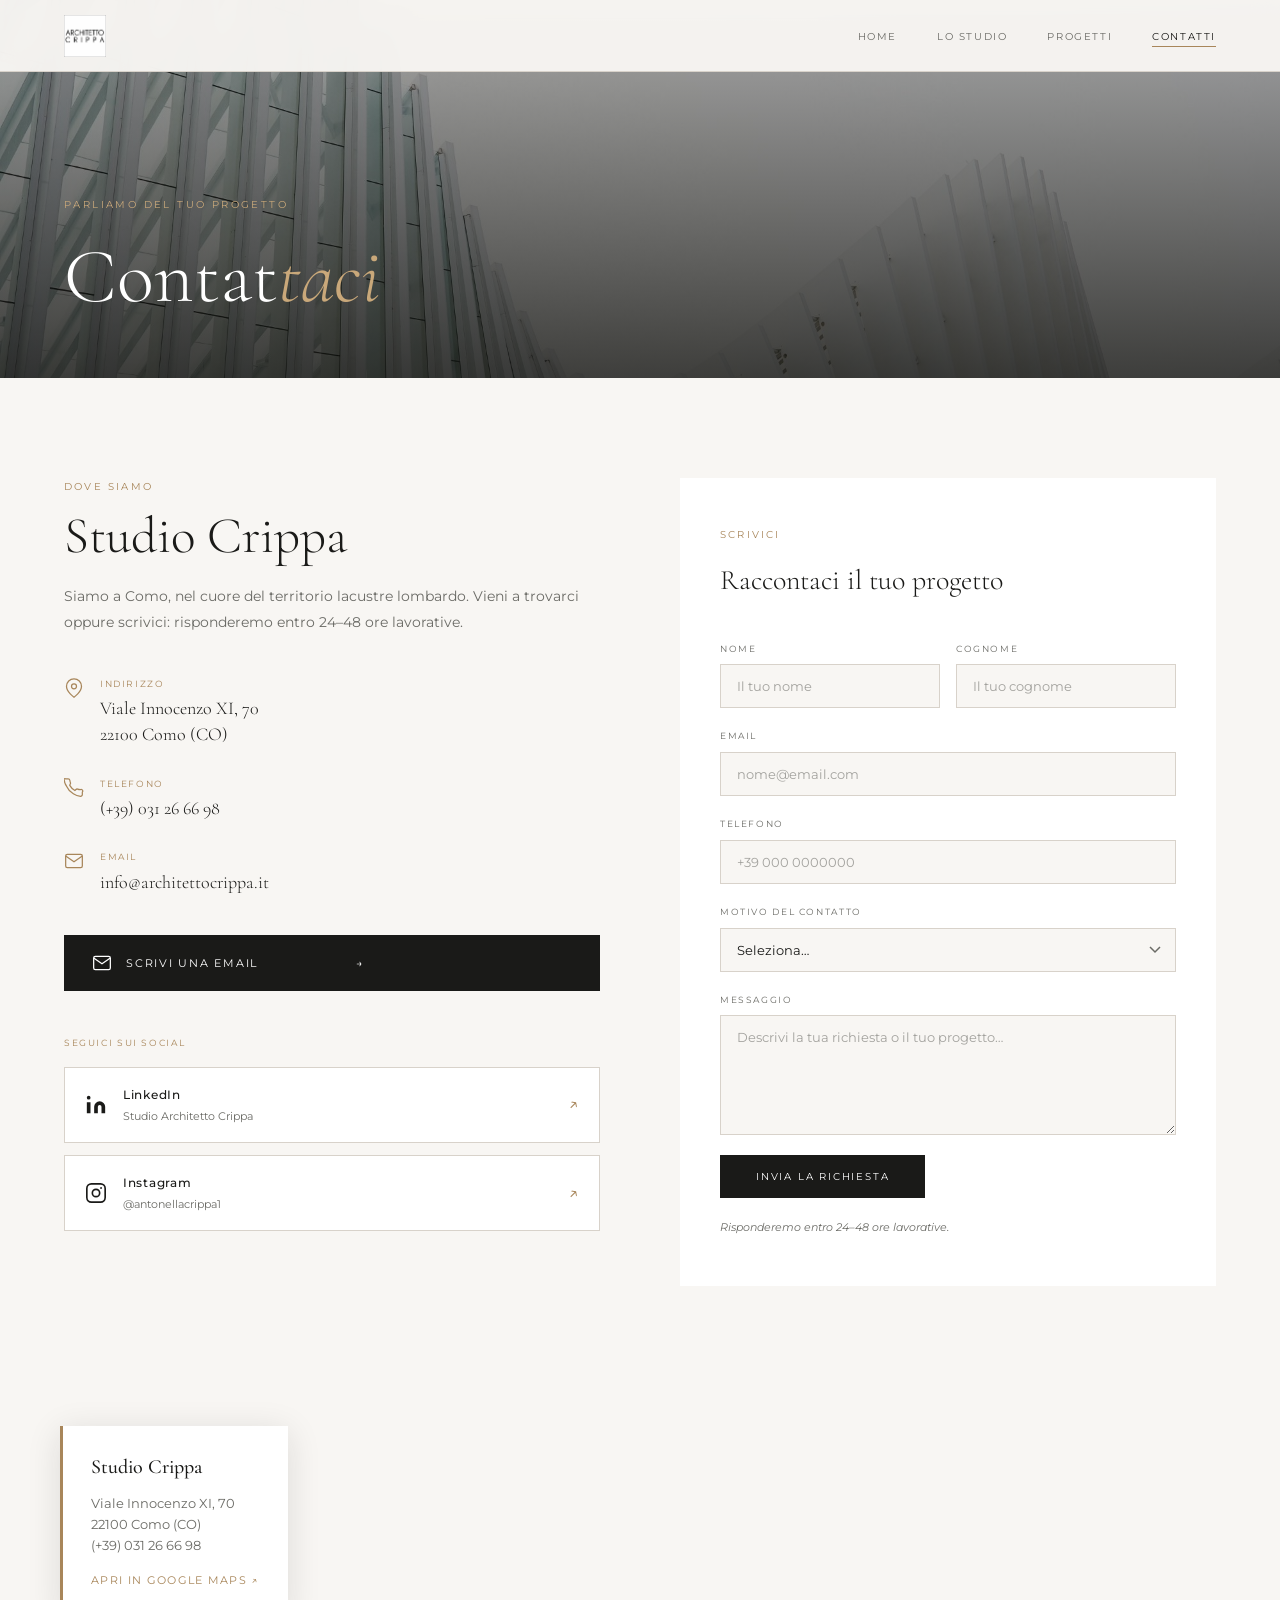
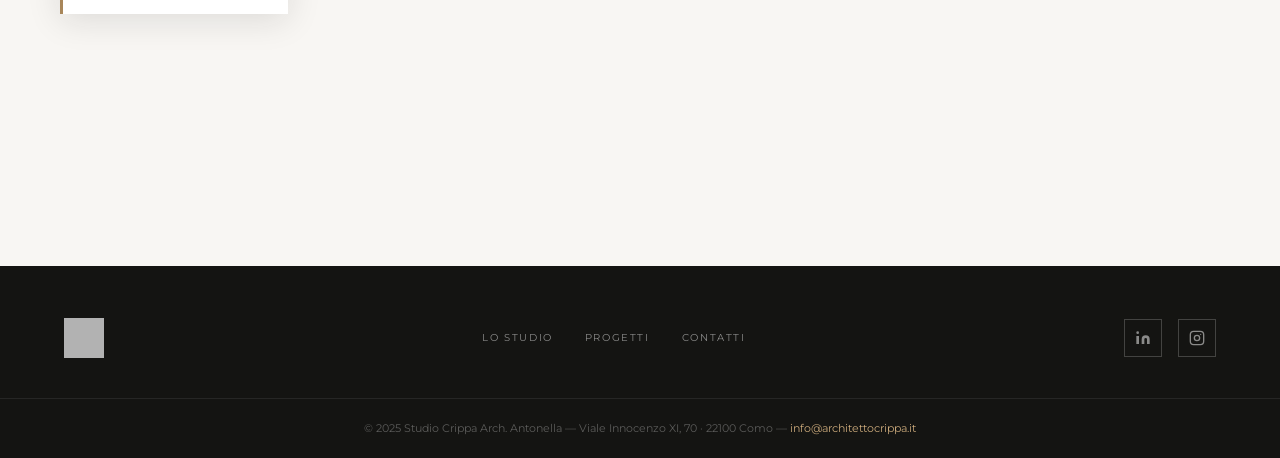
==== commit 0faf0ff0: "Add files via upload" ====
--- a/contatti.html
+++ b/contatti.html
@@ -8,18 +8,6 @@
   <link rel="preconnect" href="https://fonts.googleapis.com"/>
   <link rel="preconnect" href="https://fonts.gstatic.com" crossorigin/>
   <link href="https://fonts.googleapis.com/css2?family=Cormorant+Garamond:ital,wght@0,300;0,400;0,500;1,300;1,400&family=Montserrat:wght@300;400;500;600&display=swap" rel="stylesheet"/>
-  <!-- Favicon emoji -->
-  <link rel="icon" href="data:image/svg+xml,<svg xmlns=%22http://www.w3.org/2000/svg%22 viewBox=%220 0 100 100%22><text y=%22.9em%22 font-size=%2290%22>🏠</text></svg>"/>
-  <!-- Open Graph / link preview -->
-  <meta property="og:type" content="website"/>
-  <meta property="og:title" content="Architetto Crippa — Studio di Architettura Como"/>
-  <meta property="og:description" content="Studio di Architettura Antonella Crippa in Como: progettare con visione, costruire con cura."/>
-  <meta property="og:image" content="img/logo.png"/>
-  <meta name="description" content="Studio di Architettura Antonella Crippa in Como: progettare con visione, costruire con cura."/>
-  <meta name="twitter:card" content="summary_large_image"/>
-  <meta name="twitter:title" content="Architetto Crippa — Studio di Architettura Como"/>
-  <meta name="twitter:description" content="Studio di Architettura Antonella Crippa in Como: progettare con visione, costruire con cura."/>
-  <meta name="twitter:image" content="img/logo.png"/>
 </head>
 <body class="page-inner">
 
@@ -135,7 +123,7 @@
           <p class="section-label">Scrivici</p>
           <h3 class="form-title">Raccontaci il tuo progetto</h3>
         </div>
-        <form id="contactForm" class="contact-form">
+        <form id="contactForm" class="contact-form" action="https://formspree.io/f/xkokadgv" method="POST">
           <div class="form-row">
             <div class="form-group">
               <label for="nome">Nome</label>
@@ -156,26 +144,14 @@
           </div>
           <div class="form-group">
             <label for="tipo">Motivo del contatto</label>
-            <select id="tipo" name="tipo" onchange="toggleCvField(this.value)">
+            <select id="tipo" name="tipo">
               <option value="">Seleziona…</option>
               <option>Progettazione residenziale</option>
               <option>Progettazione terziaria</option>
               <option>Restauro conservativo</option>
               <option>Direzione lavori</option>
               <option>Consulenza / Altro</option>
-              <option value="cv">Invia il tuo CV</option>
             </select>
-          </div>
-          <div class="form-group cv-field" id="cvField" style="display:none">
-            <label for="cv">Allega il tuo CV (PDF)</label>
-            <div class="file-input-wrap">
-              <input type="file" id="cv" name="cv" accept=".pdf" class="file-input"/>
-              <label for="cv" class="file-label">
-                <svg viewBox="0 0 24 24" fill="none" stroke="currentColor" stroke-width="1.5" width="18" height="18"><path d="M21 15v4a2 2 0 01-2 2H5a2 2 0 01-2-2v-4"/><polyline points="17 8 12 3 7 8"/><line x1="12" y1="3" x2="12" y2="15"/></svg>
-                <span id="fileLabel">Scegli un file PDF…</span>
-              </label>
-            </div>
-            <p class="file-note">Formato accettato: PDF · Max 5MB</p>
           </div>
           <div class="form-group">
             <label for="messaggio">Messaggio</label>
@@ -236,26 +212,33 @@
 <script>
 const form = document.getElementById('contactForm');
 const success = document.getElementById('formSuccess');
-form.addEventListener('submit', e => {
+form.addEventListener('submit', async (e) => {
   e.preventDefault();
-  const body = encodeURIComponent(
-    `Nome: ${form.nome.value} ${form.cognome.value}\nEmail: ${form.email.value}\nTelefono: ${form.telefono.value}\nTipo: ${form.tipo.value}\n\n${form.messaggio.value}`
-  );
-  const subj = encodeURIComponent(`Richiesta sito – ${form.nome.value} ${form.cognome.value}`);
-  window.location.href = `mailto:info@architettocrippa.it?subject=${subj}&body=${body}`;
-  form.style.display = 'none';
-  success.style.display = 'block';
-});
-</script>
-
-<script>
-function toggleCvField(val) {
-  const field = document.getElementById('cvField');
-  field.style.display = (val === 'cv') ? 'block' : 'none';
-}
-document.getElementById('cv') && document.getElementById('cv').addEventListener('change', function() {
-  const label = document.getElementById('fileLabel');
-  label.textContent = this.files[0] ? this.files[0].name : 'Scegli un file PDF…';
+  const btn = form.querySelector('.btn-submit');
+  btn.textContent = 'Invio in corso…';
+  btn.disabled = true;
+  try {
+    const data = new FormData(form);
+    const res = await fetch(form.action, {
+      method: 'POST',
+      body: data,
+      headers: { 'Accept': 'application/json' }
+    });
+    if (res.ok) {
+      form.style.display = 'none';
+      success.style.display = 'block';
+    } else {
+      const json = await res.json();
+      const msg = json.errors ? json.errors.map(e => e.message).join(', ') : 'Errore nell'invio. Riprova.';
+      alert(msg);
+      btn.textContent = 'Invia la richiesta';
+      btn.disabled = false;
+    }
+  } catch (err) {
+    alert('Errore di rete. Controlla la connessione e riprova.');
+    btn.textContent = 'Invia la richiesta';
+    btn.disabled = false;
+  }
 });
 </script>
 </body>
--- a/style.css
+++ b/style.css
@@ -13,7 +13,7 @@
   --border:   #D8D2CA;
   --accent:   #A8865A;
   --accent2:  #C9A87A;
-  --nav-h:    80px;
+  --nav-h:    72px;
   --max:      1280px;
   --pad:      clamp(24px, 5vw, 80px);
 }
@@ -148,7 +148,7 @@
   justify-content: space-between;
 }
 
-.nav-logo img { height: 58px; width: auto; }
+.nav-logo img { height: 42px; width: auto; }
 
 .nav-links {
   display: flex;
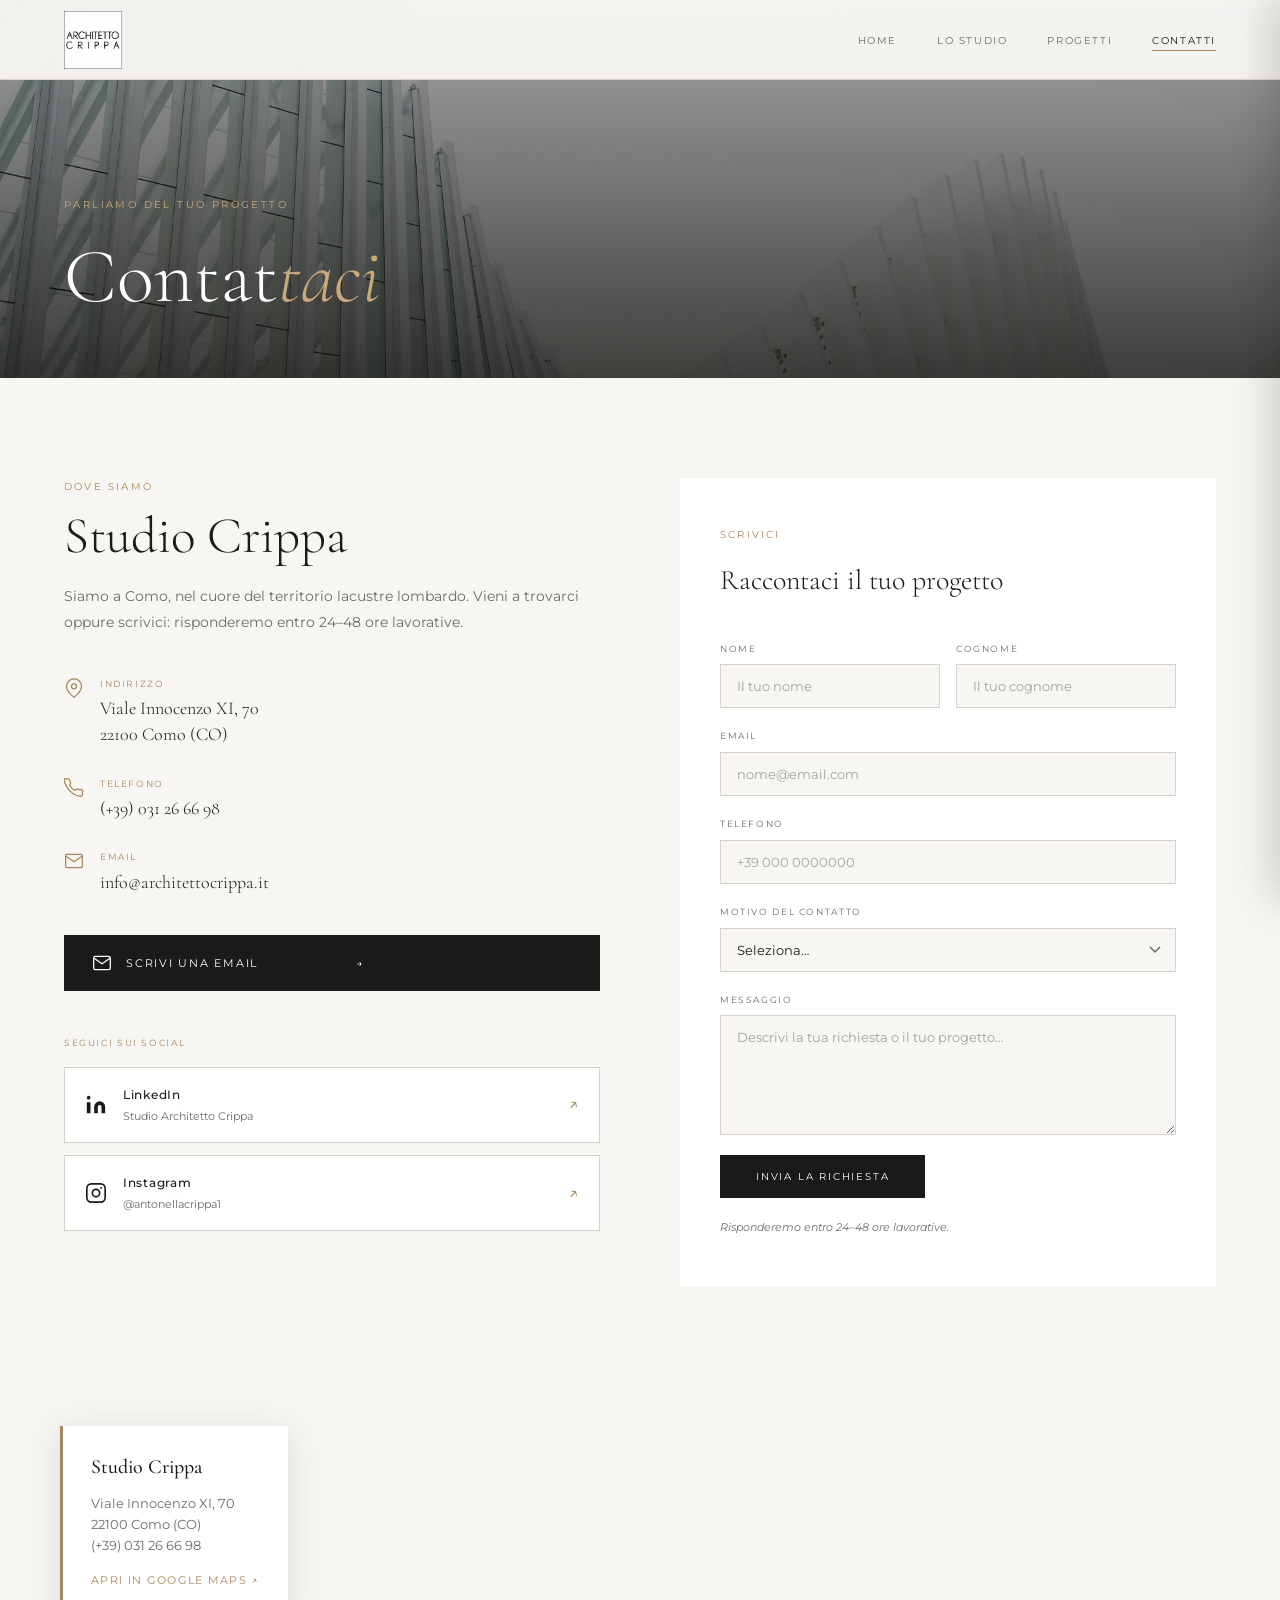
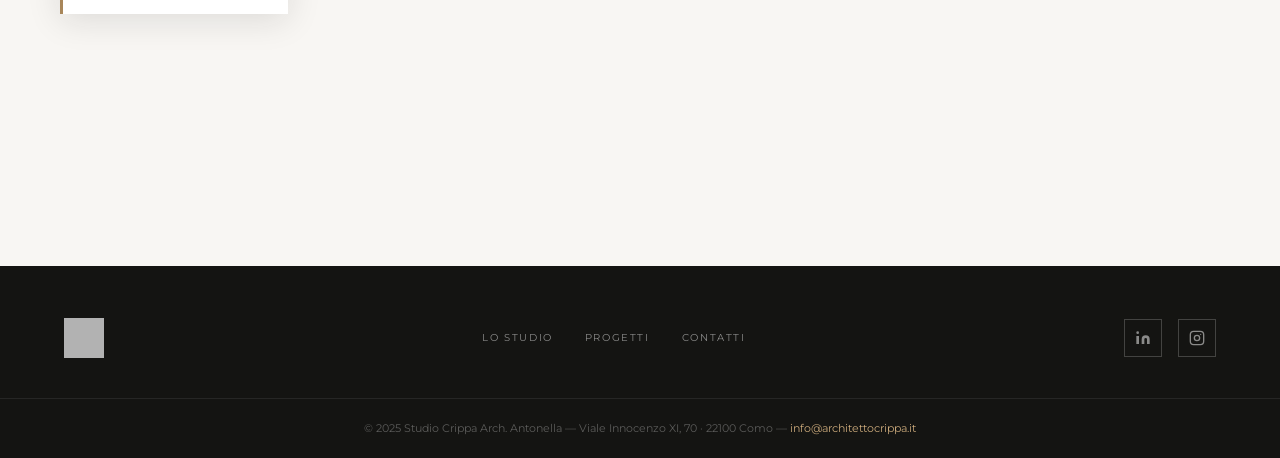
==== commit 42e6d45d: "Add files via upload" ====
--- a/contatti.html
+++ b/contatti.html
@@ -8,6 +8,22 @@
   <link rel="preconnect" href="https://fonts.googleapis.com"/>
   <link rel="preconnect" href="https://fonts.gstatic.com" crossorigin/>
   <link href="https://fonts.googleapis.com/css2?family=Cormorant+Garamond:ital,wght@0,300;0,400;0,500;1,300;1,400&family=Montserrat:wght@300;400;500;600&display=swap" rel="stylesheet"/>
+  <meta name="description" content="Studio di Architettura Antonella Crippa in Como: progettare con visione, costruire con cura."/>
+  <meta name="theme-color" content="#F8F6F3"/>
+  <link rel="icon" href="data:image/svg+xml,<svg xmlns=%22http://www.w3.org/2000/svg%22 viewBox=%220 0 100 100%22><text y=%22.9em%22 font-size=%2290%22>🏠</text></svg>"/>
+  <meta property="og:type" content="website"/>
+  <meta property="og:site_name" content="Architetto Crippa"/>
+  <meta property="og:locale" content="it_IT"/>
+  <meta property="og:title" content="Contatti — Architetto Crippa"/>
+  <meta property="og:description" content="Studio di Architettura Antonella Crippa in Como: progettare con visione, costruire con cura."/>
+  <meta property="og:url" content="https://www.architettocrippa.it/contatti.html"/>
+  <meta property="og:image" content="https://www.architettocrippa.it/img/logo.png"/>
+  <meta property="og:image:width" content="677"/>
+  <meta property="og:image:height" content="677"/>
+  <meta name="twitter:card" content="summary"/>
+  <meta name="twitter:title" content="Contatti — Architetto Crippa"/>
+  <meta name="twitter:description" content="Studio di Architettura Antonella Crippa in Como: progettare con visione, costruire con cura."/>
+  <meta name="twitter:image" content="https://www.architettocrippa.it/img/logo.png"/>
 </head>
 <body class="page-inner">
 
@@ -22,16 +38,34 @@
       <li><a href="progetti.html">Progetti</a></li>
       <li><a href="contatti.html" class="active">Contatti</a></li>
     </ul>
-    <button class="burger" id="burger" aria-label="Menu"><span></span><span></span><span></span></button>
+    <button class="burger" id="burger" aria-label="Apri menu" aria-controls="mobileDrawer" aria-expanded="false"><span></span><span></span><span></span></button>
   </nav>
 </header>
 
-<div class="mobile-menu" id="mobileMenu">
-  <a href="index.html" onclick="closeMobile()">Home</a>
-  <a href="studio.html" onclick="closeMobile()">Lo Studio</a>
-  <a href="progetti.html" onclick="closeMobile()">Progetti</a>
-  <a href="contatti.html" onclick="closeMobile()">Contatti</a>
-</div>
+<div class="drawer-backdrop" id="drawerBackdrop"></div>
+<aside class="mobile-drawer" id="mobileDrawer" aria-hidden="true">
+  <div class="drawer-head">
+    <img src="img/logo.png" alt="Architetto Crippa" class="drawer-logo"/>
+    <button class="drawer-close" id="drawerClose" aria-label="Chiudi menu">&times;</button>
+  </div>
+  <nav class="drawer-nav" aria-label="Menu principale">
+    <a href="index.html">Home</a>
+    <a href="studio.html">Lo Studio</a>
+    <a href="progetti.html">Progetti</a>
+    <a href="contatti.html">Contatti</a>
+  </nav>
+  <div class="drawer-foot">
+    <a href="mailto:info@architettocrippa.it" class="drawer-mail">info@architettocrippa.it</a>
+    <div class="drawer-social">
+      <a href="https://www.linkedin.com/company/studio-architetto-crippa" target="_blank" rel="noopener" aria-label="LinkedIn">
+        <svg viewBox="0 0 24 24" fill="currentColor"><path d="M16 8a6 6 0 016 6v7h-4v-7a2 2 0 00-2-2 2 2 0 00-2 2v7h-4v-7a6 6 0 016-6zM2 9h4v12H2z"/><circle cx="4" cy="4" r="2"/></svg>
+      </a>
+      <a href="https://www.instagram.com/antonellacrippa1" target="_blank" rel="noopener" aria-label="Instagram">
+        <svg viewBox="0 0 24 24" fill="none" stroke="currentColor" stroke-width="2"><rect x="2" y="2" width="20" height="20" rx="5"/><circle cx="12" cy="12" r="4"/><circle cx="17.5" cy="6.5" r="1" fill="currentColor" stroke="none"/></svg>
+      </a>
+    </div>
+  </div>
+</aside>
 
 <!-- PAGE HERO -->
 <section class="page-hero page-hero-sm">
@@ -124,6 +158,8 @@
           <h3 class="form-title">Raccontaci il tuo progetto</h3>
         </div>
         <form id="contactForm" class="contact-form" action="https://formspree.io/f/xkokadgv" method="POST">
+          <input type="hidden" name="_subject" value="Nuovo contatto dal sito architettocrippa.it"/>
+          <input type="text" name="_gotcha" style="display:none" tabindex="-1" autocomplete="off"/>
           <div class="form-row">
             <div class="form-group">
               <label for="nome">Nome</label>
--- a/style.css
+++ b/style.css
@@ -13,7 +13,7 @@
   --border:   #D8D2CA;
   --accent:   #A8865A;
   --accent2:  #C9A87A;
-  --nav-h:    72px;
+  --nav-h:    80px;
   --max:      1280px;
   --pad:      clamp(24px, 5vw, 80px);
 }
@@ -148,7 +148,7 @@
   justify-content: space-between;
 }
 
-.nav-logo img { height: 42px; width: auto; }
+.nav-logo img { height: 58px; width: auto; }
 
 .nav-links {
   display: flex;
@@ -188,24 +188,101 @@
 .burger.open span:nth-child(2) { opacity: 0; }
 .burger.open span:nth-child(3) { transform: translateY(-6.5px) rotate(-45deg); }
 
-.mobile-menu {
-  display: none;
+/* ── MOBILE DRAWER (slide-in from right) ── */
+.drawer-backdrop {
   position: fixed;
-  top: var(--nav-h); left: 0; right: 0;
-  background: var(--white);
+  inset: 0;
+  background: rgba(15,15,12,.5);
+  opacity: 0;
+  visibility: hidden;
+  transition: opacity .3s ease, visibility .3s;
+  z-index: 290;
+}
+.drawer-backdrop.open { opacity: 1; visibility: visible; }
+
+.mobile-drawer {
+  position: fixed;
+  top: 0; right: 0; bottom: 0;
+  width: min(320px, 85vw);
+  background: var(--bg);
+  z-index: 300;
+  display: flex;
+  flex-direction: column;
+  transform: translateX(100%);
+  transition: transform .38s cubic-bezier(.32,.72,.28,1);
+  box-shadow: -8px 0 40px rgba(15,15,12,.18);
+}
+.mobile-drawer.open { transform: translateX(0); }
+
+.drawer-head {
+  display: flex;
+  align-items: center;
+  justify-content: space-between;
+  padding: 20px 24px;
   border-bottom: 1px solid var(--border);
-  padding: 32px var(--pad);
-  z-index: 199;
+}
+.drawer-logo { height: 48px; width: auto; }
+.drawer-close {
+  background: none;
+  border: none;
+  font-size: 34px;
+  line-height: 1;
+  color: var(--muted);
+  padding: 4px 8px;
+  transition: color .2s;
+}
+.drawer-close:hover { color: var(--charcoal); }
+
+.drawer-nav {
+  flex: 1;
+  display: flex;
   flex-direction: column;
-  gap: 24px;
-}
-.mobile-menu.open { display: flex; }
-.mobile-menu a { font-size: 12px; letter-spacing: .14em; text-transform: uppercase; color: var(--charcoal); }
+  padding: 36px 28px;
+  gap: 6px;
+}
+.drawer-nav a {
+  font-family: 'Cormorant Garamond', serif;
+  font-size: 28px;
+  font-weight: 300;
+  color: var(--charcoal);
+  padding: 10px 0;
+  border-bottom: 1px solid var(--border);
+  transition: color .2s, padding-left .25s;
+}
+.drawer-nav a:hover { color: var(--accent); padding-left: 8px; }
+.drawer-nav a.active { color: var(--accent); font-style: italic; }
+
+.drawer-foot {
+  padding: 24px 28px 32px;
+  border-top: 1px solid var(--border);
+  display: flex;
+  flex-direction: column;
+  gap: 18px;
+}
+.drawer-mail {
+  font-size: 13px;
+  color: var(--mid);
+  transition: color .2s;
+}
+.drawer-mail:hover { color: var(--accent); }
+.drawer-social { display: flex; gap: 12px; }
+.drawer-social a {
+  display: flex;
+  align-items: center;
+  justify-content: center;
+  width: 38px; height: 38px;
+  border: 1px solid var(--border);
+  color: var(--muted);
+  transition: all .25s;
+}
+.drawer-social a svg { width: 16px; height: 16px; }
+.drawer-social a:hover { border-color: var(--accent); color: var(--accent); }
 
 /* ── HERO (HOME) ── */
 .hero {
   position: relative;
   min-height: 100vh;
+  min-height: 100svh;
   display: flex;
   align-items: center;
   padding-top: var(--nav-h);
@@ -448,12 +525,11 @@
   margin-bottom: 20px;
 }
 .cta-sub {
-  font-size: 15px;
+  font-family: 'Cormorant Garamond', serif;
+  font-size: 18px;
   font-style: italic;
   color: var(--muted);
   margin-bottom: 40px;
-  font-family: 'Cormorant Garamond', serif;
-  font-size: 18px;
   line-height: 1.5;
 }
 
@@ -503,12 +579,13 @@
 .page-hero {
   position: relative;
   min-height: 60vh;
+  min-height: 60svh;
   display: flex;
   align-items: flex-end;
   padding-top: var(--nav-h);
   overflow: hidden;
 }
-.page-hero-sm { min-height: 42vh; }
+.page-hero-sm { min-height: 42vh; min-height: 42svh; }
 .page-hero-bg { position: absolute; inset: 0; z-index: 0; }
 .page-hero-img { width: 100%; height: 100%; object-fit: cover; object-position: center 40%; }
 .page-hero-overlay { position: absolute; inset: 0; background: linear-gradient(to top, rgba(15,15,12,.8) 0%, rgba(15,15,12,.35) 100%); }
@@ -894,3 +971,105 @@
 .file-label:hover { background: #f0ece5; border-color: var(--charcoal); }
 .file-label svg { flex-shrink: 0; color: var(--accent); }
 .file-note { font-size: 11px; color: var(--muted); font-style: italic; margin-top: 6px; }
+
+
+/* ── PORTRAIT SOLO (Lo Studio) ── */
+.portrait-solo {
+  position: relative;
+  overflow: hidden;
+  max-width: 480px;
+}
+.portrait-solo img {
+  width: 100%;
+  aspect-ratio: 3/4;
+  object-fit: cover;
+  object-position: center top;
+  display: block;
+  filter: saturate(.92) brightness(.97);
+  transition: transform .6s ease;
+}
+.portrait-solo:hover img { transform: scale(1.03); }
+.portrait-name-card {
+  position: absolute;
+  bottom: 0; left: 0; right: 0;
+  padding: 20px 20px 24px;
+  background: linear-gradient(transparent, rgba(15,15,12,.72));
+  display: flex;
+  flex-direction: column;
+  gap: 4px;
+}
+.pnc-name {
+  font-family: 'Cormorant Garamond', serif;
+  font-size: 22px;
+  font-weight: 400;
+  color: #fff;
+  line-height: 1.1;
+}
+.pnc-role {
+  font-size: 9px;
+  letter-spacing: .2em;
+  text-transform: uppercase;
+  color: var(--accent2);
+}
+
+
+/* ── QUALITY & ACCESSIBILITY ── */
+/* Anchor scroll: project cards land below fixed header */
+.proj-card { scroll-margin-top: calc(var(--nav-h) + 24px); }
+section[id], div[id="mappa"] { scroll-margin-top: var(--nav-h); }
+
+/* Visible keyboard focus */
+a:focus-visible,
+button:focus-visible,
+input:focus-visible,
+select:focus-visible,
+textarea:focus-visible {
+  outline: 2px solid var(--accent);
+  outline-offset: 2px;
+}
+
+/* Reduced motion */
+@media (prefers-reduced-motion: reduce) {
+  *, *::before, *::after {
+    animation-duration: .01ms !important;
+    animation-iteration-count: 1 !important;
+    transition-duration: .01ms !important;
+  }
+  html { scroll-behavior: auto; }
+  .fade-up, .fade-in-up { opacity: 1; transform: none; }
+  .hero-bg-img { transform: none; animation: none; }
+}
+
+/* ── MOBILE REFINEMENTS ── */
+@media (max-width: 1024px) {
+  .nav-logo img { height: 50px; }
+  .hero-content { padding-bottom: 96px; }
+}
+@media (max-width: 640px) {
+  :root { --nav-h: 70px; }
+  .nav-logo img { height: 44px; }
+  .hero-title { font-size: clamp(42px, 11vw, 56px); }
+  .hero-ctas { flex-direction: column; align-items: stretch; }
+  .hero-ctas .btn-primary,
+  .hero-ctas .btn-outline { text-align: center; }
+  .hero-scroll-hint { display: none; }
+  section { padding: 56px 0; }
+  .section-header { margin-bottom: 36px; }
+  .welcome-strip { padding: 56px 0; }
+  .welcome-quote { font-size: 16px; }
+  .feat-item img { height: 300px; }
+  .num-val { font-size: 42px; }
+  .number-item { padding: 32px 16px; }
+  .proj-body { padding: 22px 20px 28px; }
+  .proj-imgs .proj-cover { height: 240px; }
+  .proj-imgs.single .proj-cover { height: 240px; }
+  .proj-thumbs img { height: 64px; }
+  .lb-prev, .lb-next { width: 42px; height: 42px; font-size: 28px; }
+  .lb-prev { left: 8px; }
+  .lb-next { right: 8px; }
+  .map-pin-card { position: static; margin: 0; border-left: none; border-top: 3px solid var(--accent); box-shadow: none; }
+  .map-section { height: auto; display: flex; flex-direction: column-reverse; }
+  .map-section iframe { height: 320px; }
+  .payoff-section { padding: 48px 0; }
+  .cta-banner { padding: 64px 0; }
+}
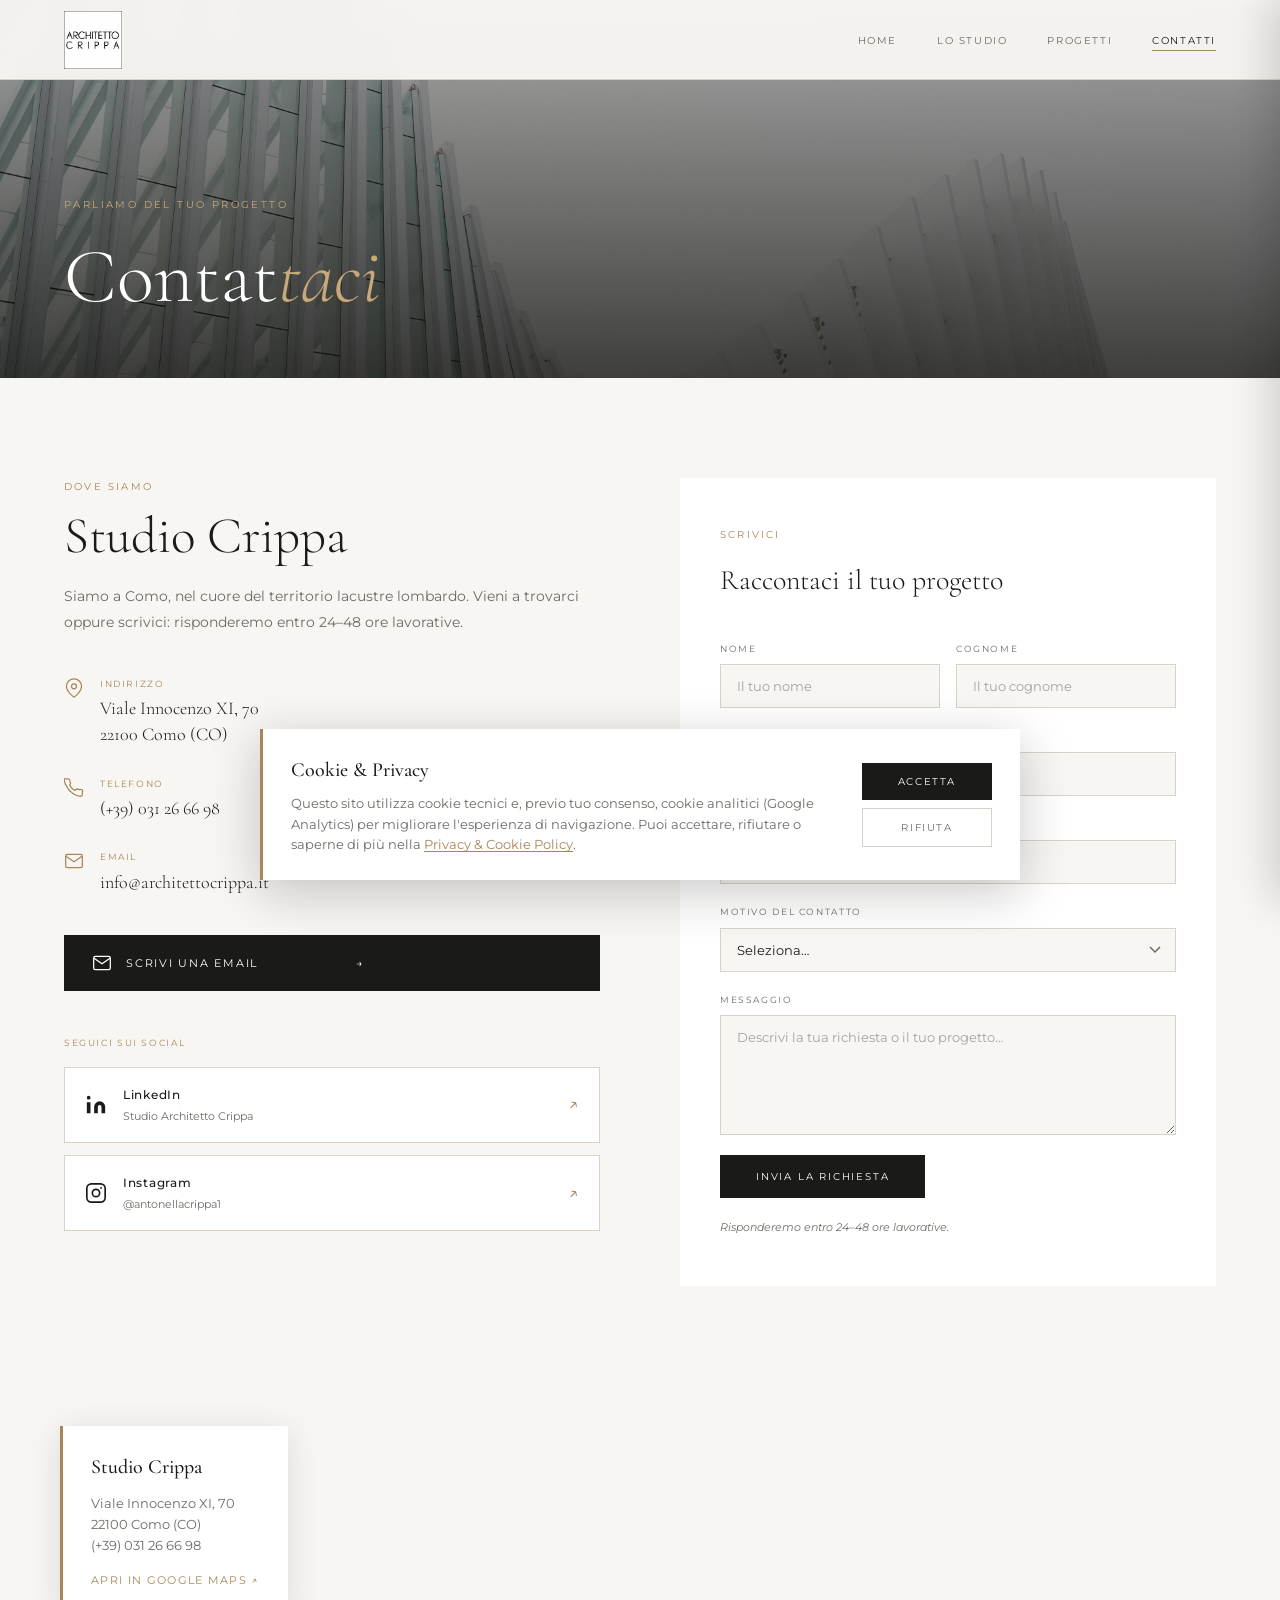
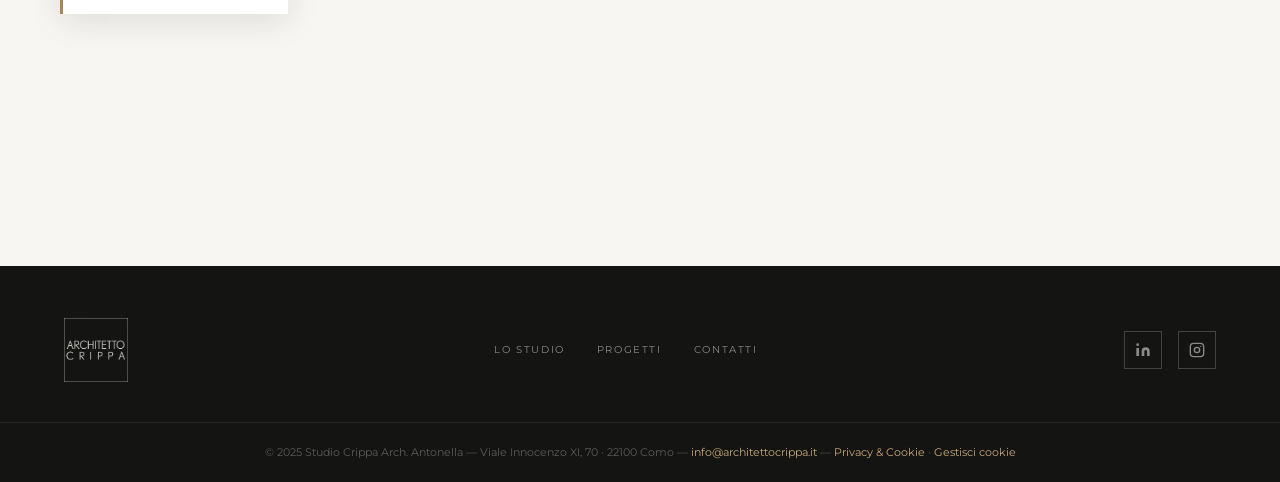
==== commit 12c14274: "Add files via upload" ====
--- a/contatti.html
+++ b/contatti.html
@@ -223,7 +223,7 @@
 <footer class="site-footer">
   <div class="container footer-inner">
     <div class="footer-logo-wrap">
-      <img src="img/logo.png" alt="Architetto Crippa" class="footer-logo"/>
+      <img src="img/logo_footer.png" alt="Architetto Crippa" class="footer-logo" loading="lazy" decoding="async"/>
     </div>
     <div class="footer-nav">
       <a href="studio.html">Lo Studio</a>
@@ -240,7 +240,7 @@
     </div>
   </div>
   <div class="footer-bottom">
-    <p>© 2025 Studio Crippa Arch. Antonella — Viale Innocenzo XI, 70 · 22100 Como — <a href="mailto:info@architettocrippa.it">info@architettocrippa.it</a></p>
+    <p>© 2025 Studio Crippa Arch. Antonella — Viale Innocenzo XI, 70 · 22100 Como — <a href="mailto:info@architettocrippa.it">info@architettocrippa.it</a> — <a href="privacy.html">Privacy &amp; Cookie</a> · <a href="#" onclick="return acManageCookies();">Gestisci cookie</a></p>
   </div>
 </footer>
 
--- a/style.css
+++ b/style.css
@@ -546,7 +546,7 @@
   padding-bottom: 40px;
   border-bottom: 1px solid rgba(255,255,255,.08);
 }
-.footer-logo { height: 40px; width: auto; filter: brightness(0) invert(.7); }
+.footer-logo { height: 64px; width: auto; opacity: .9; }
 .footer-nav { display: flex; gap: 32px; }
 .footer-nav a {
   font-size: 10px;
@@ -1073,3 +1073,109 @@
   .payoff-section { padding: 48px 0; }
   .cta-banner { padding: 64px 0; }
 }
+
+/* ── COOKIE BANNER ── */
+.cookie-banner {
+  position: fixed;
+  left: 20px; right: 20px; bottom: 20px;
+  z-index: 400;
+  display: flex;
+  justify-content: center;
+  opacity: 0;
+  transform: translateY(24px);
+  transition: opacity .4s ease, transform .4s ease;
+  pointer-events: none;
+}
+.cookie-banner.visible { opacity: 1; transform: none; pointer-events: auto; }
+.cb-inner {
+  background: var(--white);
+  border-left: 3px solid var(--accent);
+  box-shadow: 0 12px 48px rgba(15,15,12,.22);
+  max-width: 760px;
+  width: 100%;
+  padding: 24px 28px;
+  display: flex;
+  align-items: center;
+  gap: 28px;
+}
+.cb-title {
+  font-family: 'Cormorant Garamond', serif;
+  font-size: 20px;
+  font-weight: 500;
+  display: block;
+  margin-bottom: 6px;
+}
+.cb-text { flex: 1; }
+.cb-text p { font-size: 12.5px; color: var(--muted); line-height: 1.65; }
+.cb-text a { color: var(--accent); text-decoration: underline; text-underline-offset: 2px; }
+.cb-actions { display: flex; flex-direction: column; gap: 8px; flex-shrink: 0; }
+.cb-btn {
+  font-family: 'Montserrat', sans-serif;
+  font-size: 10px;
+  letter-spacing: .16em;
+  text-transform: uppercase;
+  padding: 12px 28px;
+  border: none;
+  transition: all .25s;
+  min-width: 130px;
+}
+.cb-accept { background: var(--charcoal); color: var(--white); }
+.cb-accept:hover { background: var(--accent); }
+.cb-reject { background: none; color: var(--muted); border: 1px solid var(--border); }
+.cb-reject:hover { color: var(--charcoal); border-color: var(--charcoal); }
+
+@media (max-width: 640px) {
+  .cookie-banner { left: 12px; right: 12px; bottom: 12px; }
+  .cb-inner { flex-direction: column; align-items: stretch; gap: 16px; padding: 20px; }
+  .cb-actions { flex-direction: row; }
+  .cb-btn { flex: 1; min-width: 0; }
+}
+
+/* ── LEGAL PAGE (privacy.html) ── */
+.legal-section { padding: 80px 0 100px; background: var(--bg); }
+.legal-container { max-width: 800px; }
+.legal-updated {
+  font-size: 11px;
+  letter-spacing: .14em;
+  text-transform: uppercase;
+  color: var(--accent);
+  margin-bottom: 40px;
+}
+.legal-block { margin-bottom: 48px; }
+.legal-block h2 {
+  font-family: 'Cormorant Garamond', serif;
+  font-size: 26px;
+  font-weight: 400;
+  margin-bottom: 16px;
+  padding-bottom: 10px;
+  border-bottom: 1px solid var(--border);
+}
+.legal-block p { font-size: 14px; color: var(--mid); line-height: 1.85; margin-bottom: 12px; }
+.legal-block a { color: var(--accent); text-decoration: underline; text-underline-offset: 2px; }
+.legal-block strong { color: var(--charcoal); font-weight: 500; }
+
+.legal-table-wrap { overflow-x: auto; margin: 20px 0; }
+.legal-table {
+  width: 100%;
+  border-collapse: collapse;
+  font-size: 13px;
+  background: var(--white);
+}
+.legal-table th {
+  font-size: 10px;
+  letter-spacing: .14em;
+  text-transform: uppercase;
+  text-align: left;
+  color: var(--accent);
+  padding: 12px 16px;
+  border-bottom: 2px solid var(--accent);
+  font-weight: 500;
+}
+.legal-table td {
+  padding: 14px 16px;
+  border-bottom: 1px solid var(--border);
+  color: var(--mid);
+  vertical-align: top;
+  line-height: 1.6;
+}
+.legal-table td:first-child { font-family: monospace; font-size: 12px; color: var(--charcoal); white-space: nowrap; }
